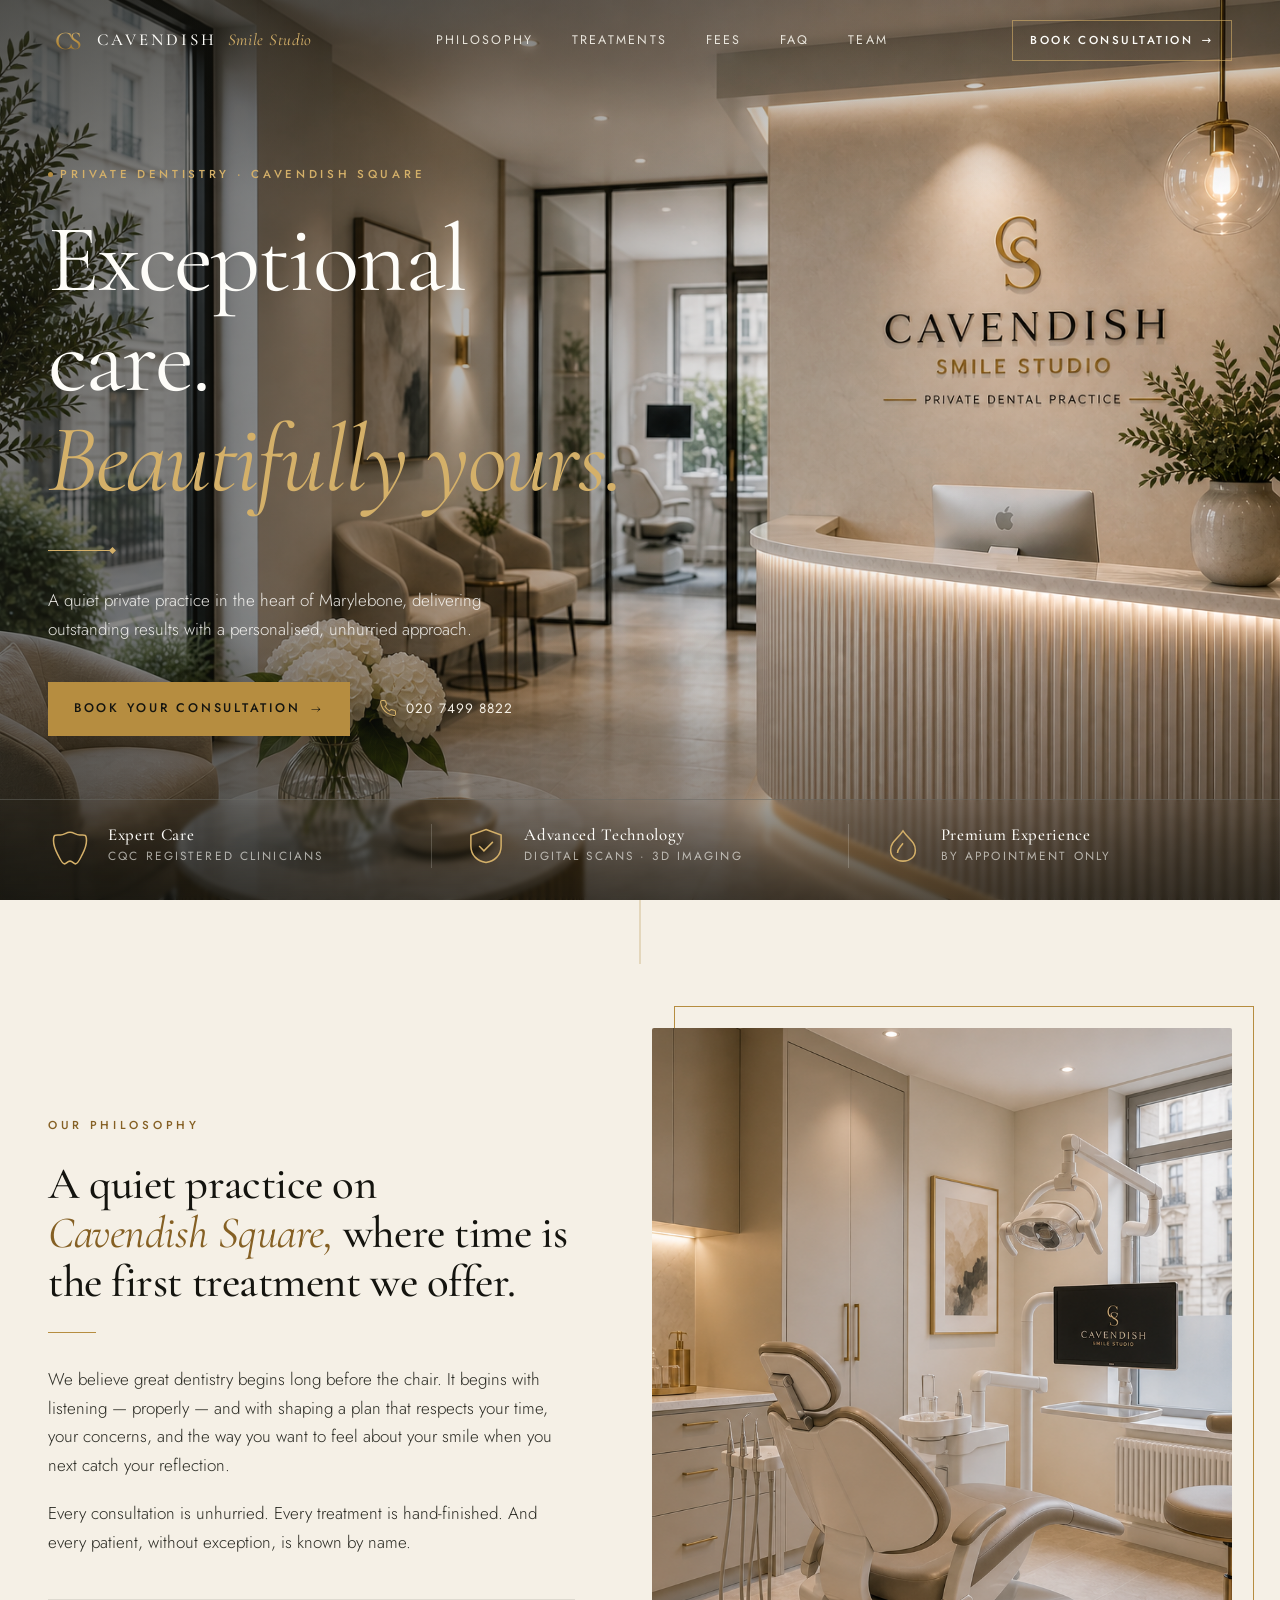
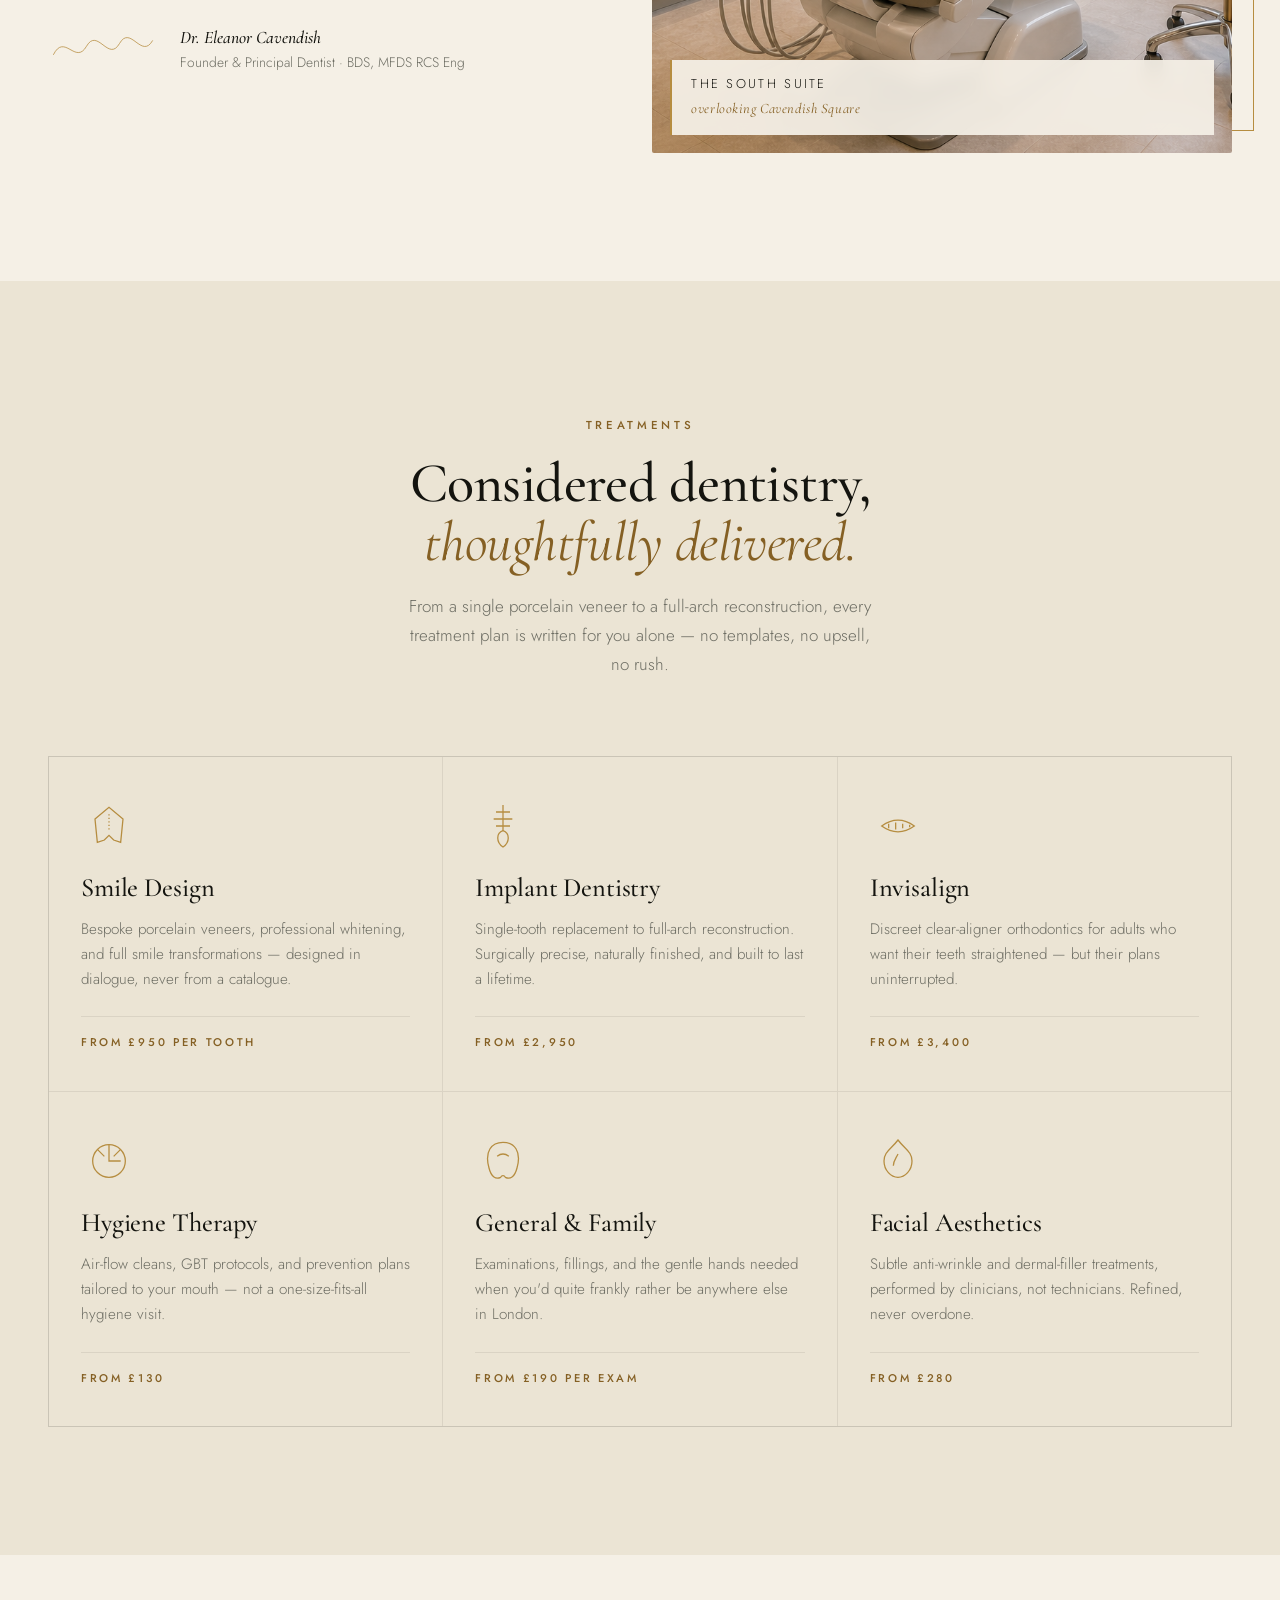
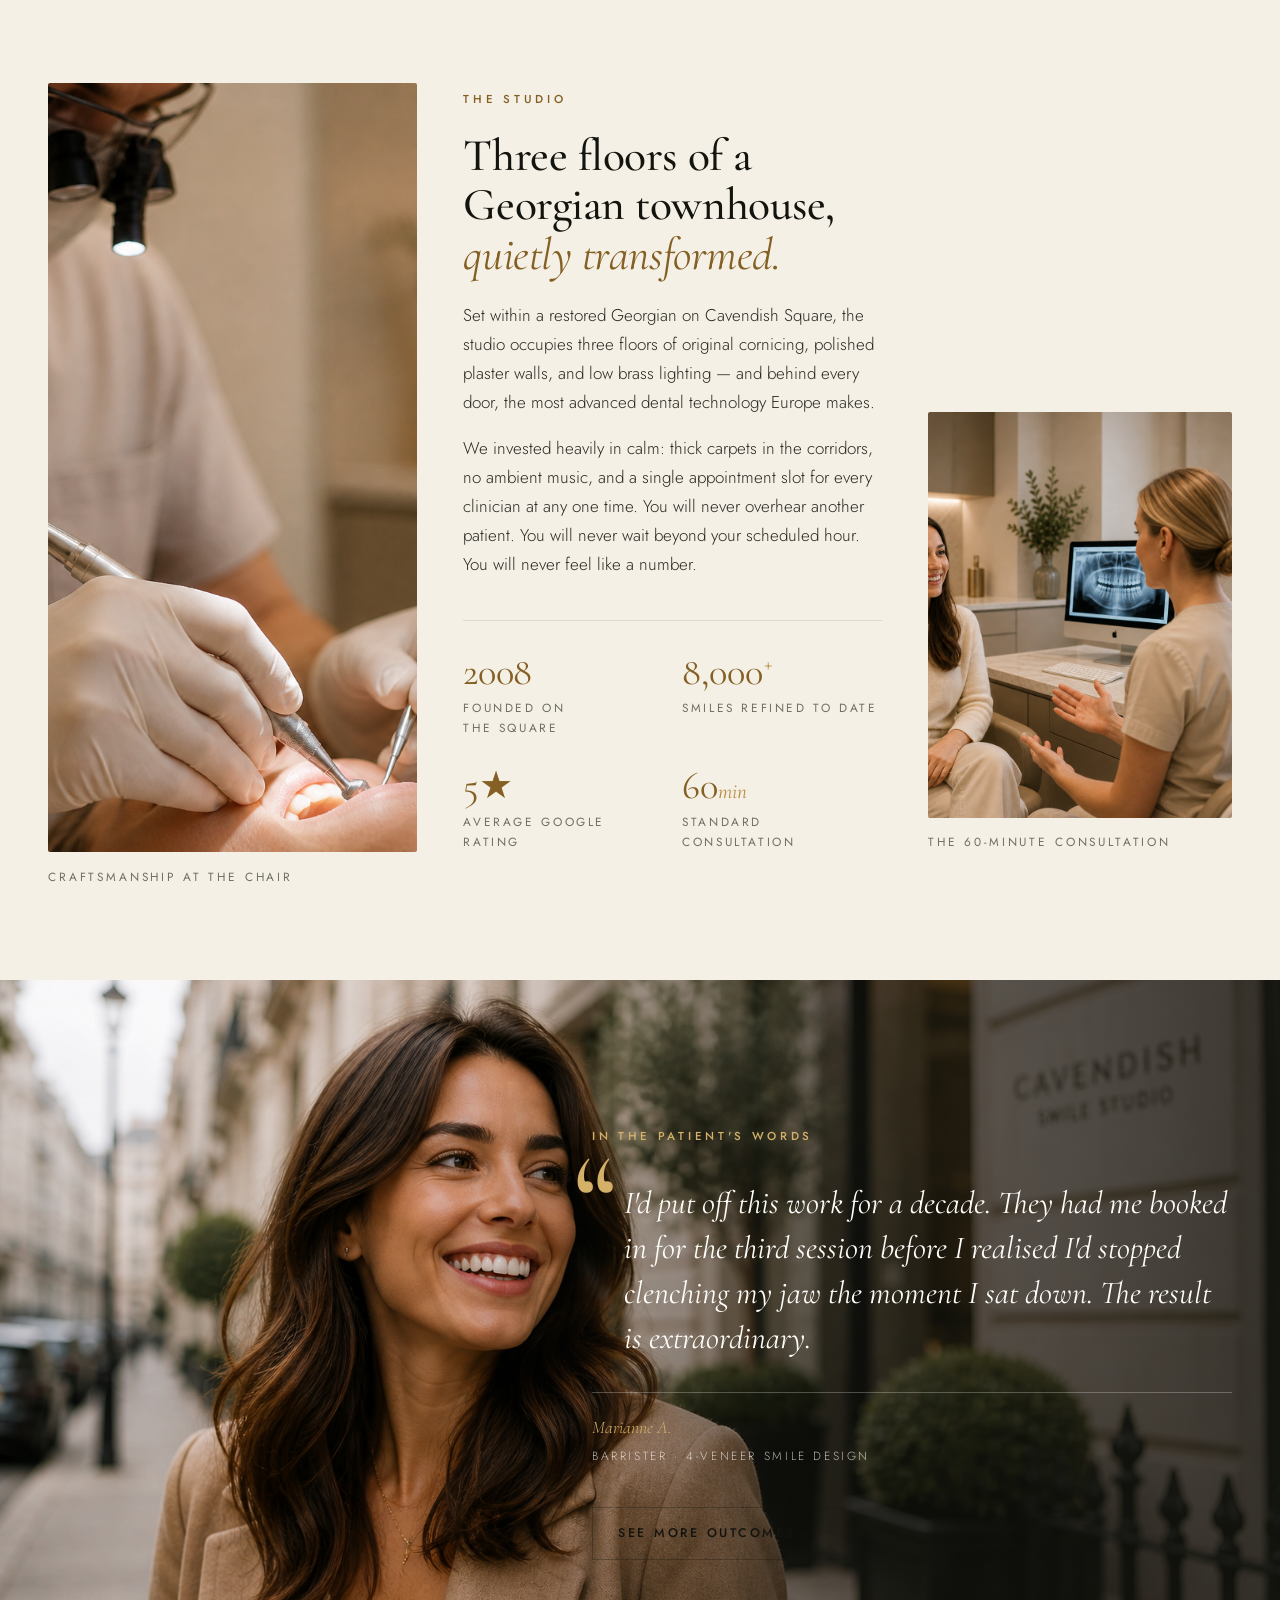
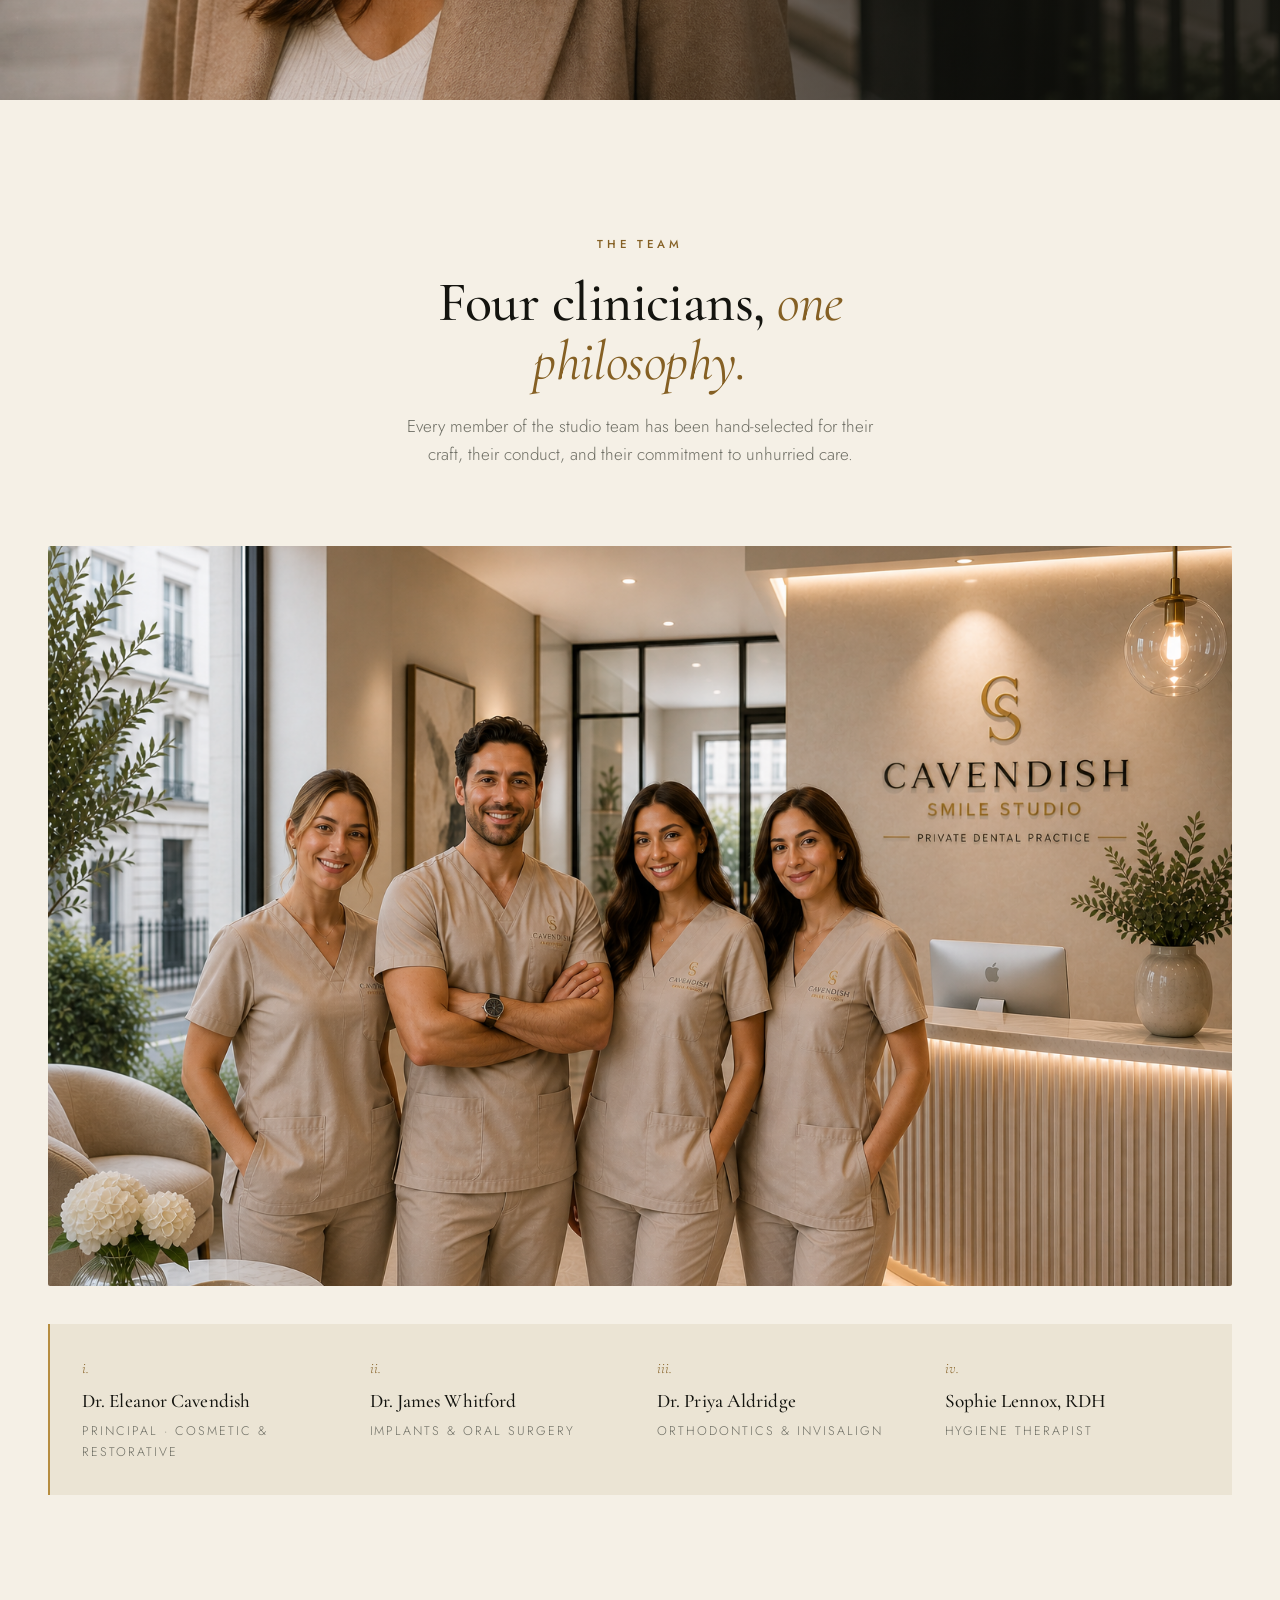
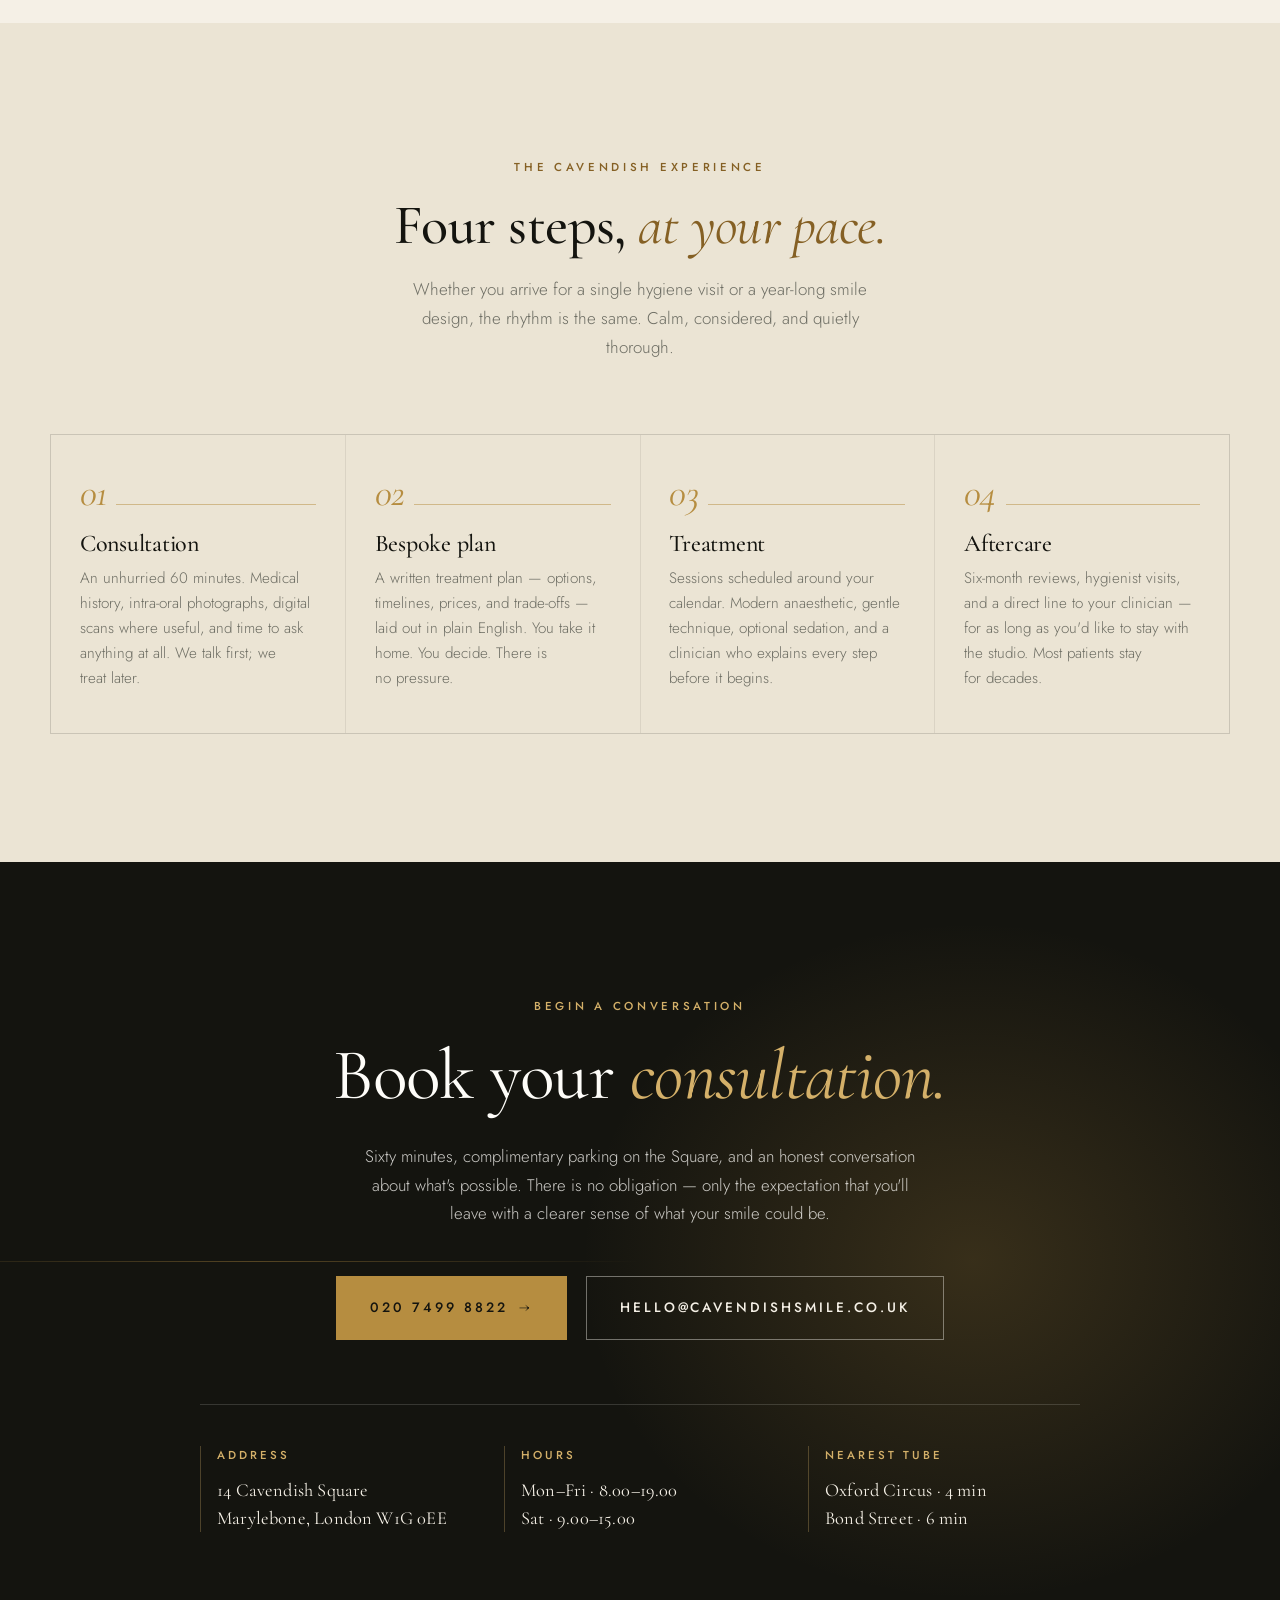
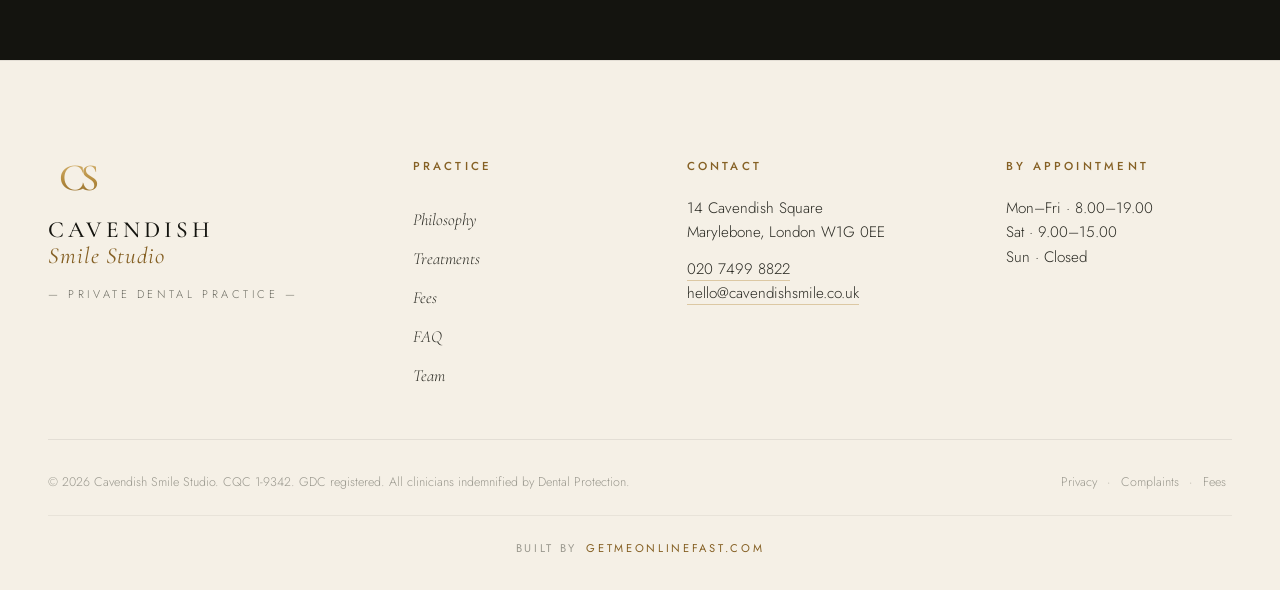
==== index.html @ 248b8d6e "Initial deploy: Cavendish Smile Studio site (index + faq + fees + clean URL redirects)" ====
<!DOCTYPE html>
<html lang="en-GB">
<head>
<meta charset="UTF-8" />
<meta name="viewport" content="width=device-width, initial-scale=1.0" />
<title>Cavendish Smile Studio — Private Dentistry, Marylebone</title>
<meta name="description" content="A quiet private dental practice on Cavendish Square. Considered cosmetic, restorative and general dentistry, delivered with unhurried care." />
<link rel="preconnect" href="https://fonts.googleapis.com">
<link rel="preconnect" href="https://fonts.gstatic.com" crossorigin>
<link href="https://fonts.googleapis.com/css2?family=Cormorant+Garamond:ital,wght@0,300;0,400;0,500;0,600;0,700;1,400;1,500;1,600&family=Jost:wght@300;400;500;600&display=swap" rel="stylesheet">
<link rel="stylesheet" href="styles.css">
</head>
<body>

<!-- ─────────── HEADER ─────────── -->
<header class="site-header" id="siteHeader">
  <a href="#top" class="brand" aria-label="Cavendish Smile Studio home">
    <svg class="brand-mark" viewBox="0 0 64 48" aria-hidden="true">
      <defs>
        <linearGradient id="g-mark" x1="0" y1="0" x2="0" y2="1">
          <stop offset="0%" stop-color="#e0c181"/>
          <stop offset="55%" stop-color="#b68d40"/>
          <stop offset="100%" stop-color="#856024"/>
        </linearGradient>
      </defs>
      <text x="32" y="38" text-anchor="middle"
            font-family="'Cormorant Garamond', serif"
            font-size="44" font-weight="500"
            fill="url(#g-mark)" letter-spacing="-6">CS</text>
    </svg>
    <span class="brand-word">Cavendish <em>Smile Studio</em></span>
  </a>

  <nav class="site-nav" aria-label="Primary">
    <a href="#philosophy">Philosophy</a>
    <a href="#treatments">Treatments</a>
    <a href="/fees">Fees</a>
    <a href="/faq">FAQ</a>
    <a href="#team">Team</a>
  </nav>

  <a href="#booking" class="header-cta">
    <span>Book Consultation</span>
    <span class="arrow" aria-hidden="true">→</span>
  </a>

  <button class="nav-toggle" aria-label="Open menu" aria-expanded="false" id="navToggle">
    <span></span><span></span><span></span>
  </button>
</header>

<!-- ─────────── HERO ─────────── -->
<section class="hero" id="top">
  <div class="hero-frame">
    <img src="images/hero2.png" alt="The Cavendish Smile Studio reception, Marylebone" class="hero-image" />
    <div class="hero-vignette" aria-hidden="true"></div>
  </div>

  <div class="hero-inner">
    <div class="hero-content">
      <span class="eyebrow">
        <span class="dot"></span>
        Private Dentistry · Cavendish Square
      </span>
      <h1 class="hero-title">
        Exceptional care.<br>
        <em>Beautifully yours.</em>
      </h1>
      <div class="hero-rule"><span></span></div>
      <p class="hero-lede">
        A quiet private practice in the heart of Marylebone, delivering outstanding results with a personalised, unhurried&nbsp;approach.
      </p>
      <div class="hero-actions">
        <a href="#booking" class="btn btn-primary">
          <span>Book Your Consultation</span>
          <span class="arrow" aria-hidden="true">→</span>
        </a>
        <a href="tel:+442074998822" class="btn-tel">
          <span class="btn-tel-icon" aria-hidden="true">
            <svg viewBox="0 0 24 24" fill="none" stroke="currentColor" stroke-width="1.4"><path d="M22 16.92v3a2 2 0 0 1-2.18 2 19.86 19.86 0 0 1-8.63-3.07 19.5 19.5 0 0 1-6-6A19.86 19.86 0 0 1 2.12 4.18 2 2 0 0 1 4.11 2h3a2 2 0 0 1 2 1.72 12.84 12.84 0 0 0 .7 2.81 2 2 0 0 1-.45 2.11L8.09 9.91a16 16 0 0 0 6 6l1.27-1.27a2 2 0 0 1 2.11-.45 12.84 12.84 0 0 0 2.81.7A2 2 0 0 1 22 16.92z"/></svg>
          </span>
          <span>020&nbsp;7499&nbsp;8822</span>
        </a>
      </div>
    </div>
  </div>

  <div class="hero-trust" aria-label="Practice values">
    <div class="trust-pillar">
      <span class="trust-icon" aria-hidden="true">
        <svg viewBox="0 0 32 32" fill="none" stroke="currentColor" stroke-width="1.1">
          <path d="M16 6c-3 0-4 2-7 2-3 0-5-1-5 4 0 5 2 8 4 12 1.5 3 2.5 5 4 5 1.5 0 2-2 4-2s2.5 2 4 2 2.5-2 4-5c2-4 4-7 4-12 0-5-2-4-5-4-3 0-4-2-7-2z"/>
        </svg>
      </span>
      <div>
        <span class="trust-label">Expert Care</span>
        <span class="trust-sub">CQC registered clinicians</span>
      </div>
    </div>
    <div class="trust-divider" aria-hidden="true"></div>
    <div class="trust-pillar">
      <span class="trust-icon" aria-hidden="true">
        <svg viewBox="0 0 32 32" fill="none" stroke="currentColor" stroke-width="1.1">
          <path d="M16 4l11 4v8c0 7-5 11-11 12-6-1-11-5-11-12V8l11-4z"/>
          <path d="M11 16l3.5 3.5L21 13"/>
        </svg>
      </span>
      <div>
        <span class="trust-label">Advanced Technology</span>
        <span class="trust-sub">Digital scans · 3D imaging</span>
      </div>
    </div>
    <div class="trust-divider" aria-hidden="true"></div>
    <div class="trust-pillar">
      <span class="trust-icon" aria-hidden="true">
        <svg viewBox="0 0 32 32" fill="none" stroke="currentColor" stroke-width="1.1">
          <path d="M16 5C12 11 7 13 7 19c0 5 4 8 9 8s9-3 9-8c0-6-5-8-9-14z"/>
          <path d="M16 14c-2 3-4 4-4 7"/>
        </svg>
      </span>
      <div>
        <span class="trust-label">Premium Experience</span>
        <span class="trust-sub">By appointment only</span>
      </div>
    </div>
  </div>
</section>

<!-- ─────────── PHILOSOPHY ─────────── -->
<section class="philosophy" id="philosophy">
  <div class="philosophy-grid">
    <div class="philosophy-text">
      <span class="eyebrow">Our Philosophy</span>
      <h2>
        A quiet practice on <em>Cavendish&nbsp;Square,</em>
        where time is the first treatment we&nbsp;offer.
      </h2>
      <div class="rule-mini" aria-hidden="true"></div>
      <p>
        We believe great dentistry begins long before the chair. It begins with listening — properly — and with shaping a plan that respects your time, your concerns, and the way you want to feel about your smile when you next catch your reflection.
      </p>
      <p>
        Every consultation is unhurried. Every treatment is hand-finished. And every patient, without exception, is known by name.
      </p>
      <div class="signature">
        <svg viewBox="0 0 200 80" aria-hidden="true">
          <path d="M10 50 C 30 10, 50 70, 70 35 S 110 65, 130 30 S 170 60, 190 25"
                fill="none" stroke="#b68d40" stroke-width="1.4" stroke-linecap="round"/>
        </svg>
        <p><strong>Dr. Eleanor Cavendish</strong><br>Founder &amp; Principal Dentist · BDS, MFDS RCS&nbsp;Eng</p>
      </div>
    </div>

    <figure class="philosophy-figure">
      <img src="images/Treatment-Room.png" alt="A treatment room at Cavendish Smile Studio with natural light overlooking Marylebone." />
      <figcaption>
        <span>The South Suite</span>
        <em>overlooking Cavendish Square</em>
      </figcaption>
    </figure>
  </div>
</section>

<!-- ─────────── TREATMENTS ─────────── -->
<section class="treatments" id="treatments">
  <header class="section-head">
    <span class="eyebrow">Treatments</span>
    <h2>
      Considered dentistry,<br>
      <em>thoughtfully delivered.</em>
    </h2>
    <p>From a single porcelain veneer to a full-arch reconstruction, every treatment plan is written for you alone — no templates, no upsell, no rush.</p>
  </header>

  <ul class="treatments-grid">
    <li class="treatment">
      <div class="treatment-glyph" aria-hidden="true">
        <svg viewBox="0 0 48 48" fill="none" stroke="currentColor" stroke-width="1.1">
          <path d="M12 18 L24 8 L36 18 L34 38 L28 36 L24 32 L20 36 L14 38 Z"/>
          <path d="M24 14 L24 28" stroke-dasharray="1 2"/>
        </svg>
      </div>
      <h3>Smile Design</h3>
      <p>Bespoke porcelain veneers, professional whitening, and full smile transformations — designed in dialogue, never from a&nbsp;catalogue.</p>
      <span class="treatment-meta">From £950 per tooth</span>
    </li>

    <li class="treatment">
      <div class="treatment-glyph" aria-hidden="true">
        <svg viewBox="0 0 48 48" fill="none" stroke="currentColor" stroke-width="1.1">
          <path d="M24 6 L24 28"/>
          <path d="M18 12 L30 12 M16 18 L32 18 M18 24 L30 24"/>
          <path d="M24 28 C 18 30, 18 38, 24 42 C 30 38, 30 30, 24 28 Z"/>
        </svg>
      </div>
      <h3>Implant Dentistry</h3>
      <p>Single-tooth replacement to full-arch reconstruction. Surgically precise, naturally finished, and built to last a&nbsp;lifetime.</p>
      <span class="treatment-meta">From £2,950</span>
    </li>

    <li class="treatment">
      <div class="treatment-glyph" aria-hidden="true">
        <svg viewBox="0 0 48 48" fill="none" stroke="currentColor" stroke-width="1.1">
          <path d="M10 24 Q 24 14, 38 24 Q 24 34, 10 24 Z"/>
          <path d="M16 22 L16 26 M22 21 L22 27 M28 22 L28 26 M34 23 L34 25"/>
        </svg>
      </div>
      <h3>Invisalign</h3>
      <p>Discreet clear-aligner orthodontics for adults who want their teeth straightened — but their plans uninterrupted.</p>
      <span class="treatment-meta">From £3,400</span>
    </li>

    <li class="treatment">
      <div class="treatment-glyph" aria-hidden="true">
        <svg viewBox="0 0 48 48" fill="none" stroke="currentColor" stroke-width="1.1">
          <circle cx="24" cy="24" r="14"/>
          <path d="M24 10 L24 24 L34 24"/>
          <path d="M14 14 L20 20 M34 14 L28 20"/>
        </svg>
      </div>
      <h3>Hygiene Therapy</h3>
      <p>Air-flow cleans, GBT protocols, and prevention plans tailored to your mouth — not a one-size-fits-all hygiene visit.</p>
      <span class="treatment-meta">From £130</span>
    </li>

    <li class="treatment">
      <div class="treatment-glyph" aria-hidden="true">
        <svg viewBox="0 0 48 48" fill="none" stroke="currentColor" stroke-width="1.1">
          <path d="M24 8 C 14 8, 8 16, 12 30 C 14 38, 18 40, 22 38 C 23 36, 25 36, 26 38 C 30 40, 34 38, 36 30 C 40 16, 34 8, 24 8 Z"/>
          <path d="M19 20 Q 24 16, 29 20"/>
        </svg>
      </div>
      <h3>General &amp; Family</h3>
      <p>Examinations, fillings, and the gentle hands needed when you'd quite frankly rather be anywhere else in&nbsp;London.</p>
      <span class="treatment-meta">From £190 per exam</span>
    </li>

    <li class="treatment">
      <div class="treatment-glyph" aria-hidden="true">
        <svg viewBox="0 0 48 48" fill="none" stroke="currentColor" stroke-width="1.1">
          <path d="M24 6 C 18 14, 12 16, 12 24 C 12 32, 18 38, 24 38 C 30 38, 36 32, 36 24 C 36 16, 30 14, 24 6 Z"/>
          <path d="M24 18 C 22 22, 20 24, 20 28"/>
        </svg>
      </div>
      <h3>Facial Aesthetics</h3>
      <p>Subtle anti-wrinkle and dermal-filler treatments, performed by clinicians, not technicians. Refined, never&nbsp;overdone.</p>
      <span class="treatment-meta">From £280</span>
    </li>
  </ul>
</section>

<!-- ─────────── STUDIO ─────────── -->
<section class="studio" id="studio">
  <div class="studio-grid">
    <figure class="studio-figure studio-figure--craft">
      <img src="images/Craftsmanship.png" alt="A clinician working with surgical loupes — close attention, fine detail." />
      <figcaption>Craftsmanship at the chair</figcaption>
    </figure>

    <div class="studio-text">
      <span class="eyebrow">The Studio</span>
      <h2>
        Three floors of a Georgian townhouse,<br>
        <em>quietly transformed.</em>
      </h2>
      <p>
        Set within a restored Georgian on Cavendish Square, the studio occupies three floors of original cornicing, polished plaster walls, and low brass lighting — and behind every door, the most advanced dental technology Europe makes.
      </p>
      <p>
        We invested heavily in calm: thick carpets in the corridors, no ambient music, and a single appointment slot for every clinician at any one time. You will never overhear another patient. You will never wait beyond your scheduled hour. You will never feel like a&nbsp;number.
      </p>

      <ul class="studio-stats">
        <li>
          <span class="stat-value">2008</span>
          <span class="stat-label">Founded on the&nbsp;Square</span>
        </li>
        <li>
          <span class="stat-value">8,000<span class="plus">+</span></span>
          <span class="stat-label">Smiles refined to&nbsp;date</span>
        </li>
        <li>
          <span class="stat-value">5★</span>
          <span class="stat-label">Average Google rating</span>
        </li>
        <li>
          <span class="stat-value">60<span class="unit">min</span></span>
          <span class="stat-label">Standard consultation</span>
        </li>
      </ul>
    </div>

    <figure class="studio-figure studio-figure--talk">
      <img src="images/Consultation.png" alt="A patient and clinician in conversation, reviewing a digital scan." />
      <figcaption>The 60-minute consultation</figcaption>
    </figure>
  </div>
</section>

<!-- ─────────── OUTCOMES ─────────── -->
<section class="outcomes">
  <div class="outcomes-frame">
    <img src="images/Smile-Lifestyle-Outcome.png" alt="A patient on Cavendish Square, after treatment with the studio." />
    <div class="outcomes-veil" aria-hidden="true"></div>
  </div>

  <div class="outcomes-inner">
    <span class="eyebrow eyebrow--light">In the Patient's Words</span>
    <blockquote class="testimonial">
      <p>
        <span class="quote-mark" aria-hidden="true">&ldquo;</span>
        I'd put off this work for a decade. They had me booked in for the third session before I realised I'd stopped clenching my jaw the moment I sat down. The result is&nbsp;extraordinary.
      </p>
      <footer>
        <span class="cite-name">Marianne A.</span>
        <span class="cite-role">Barrister · 4-veneer smile design</span>
      </footer>
    </blockquote>
    <a href="#booking" class="btn btn-ghost">
      <span>See more outcomes</span>
      <span class="arrow" aria-hidden="true">→</span>
    </a>
  </div>
</section>

<!-- ─────────── TEAM ─────────── -->
<section class="team" id="team">
  <header class="section-head section-head--centred">
    <span class="eyebrow">The Team</span>
    <h2>
      Four clinicians, <em>one philosophy.</em>
    </h2>
    <p>Every member of the studio team has been hand-selected for their craft, their conduct, and their commitment to unhurried care.</p>
  </header>

  <figure class="team-figure">
    <img src="images/team.png" alt="The Cavendish Smile Studio clinical team, on the practice floor." />
    <figcaption class="team-caption">
      <ol class="team-roster">
        <li>
          <span class="roster-num">i.</span>
          <strong>Dr. Eleanor Cavendish</strong>
          <span>Principal · Cosmetic &amp; Restorative</span>
        </li>
        <li>
          <span class="roster-num">ii.</span>
          <strong>Dr. James Whitford</strong>
          <span>Implants &amp; Oral Surgery</span>
        </li>
        <li>
          <span class="roster-num">iii.</span>
          <strong>Dr. Priya Aldridge</strong>
          <span>Orthodontics &amp; Invisalign</span>
        </li>
        <li>
          <span class="roster-num">iv.</span>
          <strong>Sophie Lennox, RDH</strong>
          <span>Hygiene Therapist</span>
        </li>
      </ol>
    </figcaption>
  </figure>
</section>

<!-- ─────────── EXPERIENCE ─────────── -->
<section class="experience" id="experience">
  <header class="section-head">
    <span class="eyebrow">The Cavendish Experience</span>
    <h2>
      Four steps, <em>at your pace.</em>
    </h2>
    <p>Whether you arrive for a single hygiene visit or a year-long smile design, the rhythm is the same. Calm, considered, and quietly thorough.</p>
  </header>

  <ol class="experience-steps">
    <li>
      <div class="step-number"><span>01</span></div>
      <div class="step-body">
        <h3>Consultation</h3>
        <p>An unhurried 60 minutes. Medical history, intra-oral photographs, digital scans where useful, and time to ask anything at all. We talk first; we treat&nbsp;later.</p>
      </div>
    </li>
    <li>
      <div class="step-number"><span>02</span></div>
      <div class="step-body">
        <h3>Bespoke plan</h3>
        <p>A written treatment plan — options, timelines, prices, and trade-offs — laid out in plain English. You take it home. You decide. There is no&nbsp;pressure.</p>
      </div>
    </li>
    <li>
      <div class="step-number"><span>03</span></div>
      <div class="step-body">
        <h3>Treatment</h3>
        <p>Sessions scheduled around your calendar. Modern anaesthetic, gentle technique, optional sedation, and a clinician who explains every step before&nbsp;it&nbsp;begins.</p>
      </div>
    </li>
    <li>
      <div class="step-number"><span>04</span></div>
      <div class="step-body">
        <h3>Aftercare</h3>
        <p>Six-month reviews, hygienist visits, and a direct line to your clinician — for as long as you'd like to stay with the studio. Most patients stay for&nbsp;decades.</p>
      </div>
    </li>
  </ol>
</section>

<!-- ─────────── BOOKING ─────────── -->
<section class="booking" id="booking">
  <div class="booking-inner">
    <span class="eyebrow eyebrow--light">Begin a Conversation</span>
    <h2>
      Book your <em>consultation.</em>
    </h2>
    <p class="booking-lede">
      Sixty minutes, complimentary parking on the Square, and an honest conversation about what's possible. There is no obligation — only the expectation that you'll leave with a clearer sense of what your smile could&nbsp;be.
    </p>

    <div class="booking-actions">
      <a href="tel:+442074998822" class="btn btn-primary btn-large">
        <span>020&nbsp;7499&nbsp;8822</span>
        <span class="arrow" aria-hidden="true">→</span>
      </a>
      <a href="mailto:hello@cavendishsmile.co.uk" class="btn btn-ghost btn-ghost--light btn-large">
        <span>hello@cavendishsmile.co.uk</span>
      </a>
    </div>

    <dl class="booking-meta">
      <div>
        <dt>Address</dt>
        <dd>14 Cavendish&nbsp;Square<br>Marylebone, London W1G&nbsp;0EE</dd>
      </div>
      <div>
        <dt>Hours</dt>
        <dd>Mon–Fri · 8.00–19.00<br>Sat · 9.00–15.00</dd>
      </div>
      <div>
        <dt>Nearest tube</dt>
        <dd>Oxford Circus · 4 min<br>Bond Street · 6 min</dd>
      </div>
    </dl>
  </div>
</section>

<!-- ─────────── FOOTER ─────────── -->
<footer class="site-footer">
  <div class="footer-grid">
    <div class="footer-brand">
      <svg class="brand-mark brand-mark--lg" viewBox="0 0 64 48" aria-hidden="true">
        <defs>
          <linearGradient id="g-mark-foot" x1="0" y1="0" x2="0" y2="1">
            <stop offset="0%" stop-color="#e0c181"/>
            <stop offset="55%" stop-color="#b68d40"/>
            <stop offset="100%" stop-color="#856024"/>
          </linearGradient>
        </defs>
        <text x="32" y="38" text-anchor="middle"
              font-family="'Cormorant Garamond', serif"
              font-size="44" font-weight="500"
              fill="url(#g-mark-foot)" letter-spacing="-6">CS</text>
      </svg>
      <p class="footer-wordmark">Cavendish<br><em>Smile&nbsp;Studio</em></p>
      <p class="footer-tag">— Private Dental Practice —</p>
    </div>

    <nav class="footer-nav" aria-label="Footer">
      <span class="footer-h">Practice</span>
      <a href="#philosophy">Philosophy</a>
      <a href="#treatments">Treatments</a>
      <a href="/fees">Fees</a>
      <a href="/faq">FAQ</a>
      <a href="#team">Team</a>
    </nav>

    <div class="footer-contact">
      <span class="footer-h">Contact</span>
      <p>14 Cavendish Square<br>Marylebone, London W1G&nbsp;0EE</p>
      <p><a href="tel:+442074998822">020 7499 8822</a><br>
         <a href="mailto:hello@cavendishsmile.co.uk">hello@cavendishsmile.co.uk</a></p>
    </div>

    <div class="footer-hours">
      <span class="footer-h">By Appointment</span>
      <p>Mon–Fri · 8.00–19.00<br>Sat · 9.00–15.00<br>Sun · Closed</p>
    </div>
  </div>

  <div class="footer-foot">
    <p>© 2026 Cavendish Smile Studio. CQC&nbsp;1-9342. GDC registered. All clinicians indemnified by Dental&nbsp;Protection.</p>
    <p><a href="#">Privacy</a> · <a href="#">Complaints</a> · <a href="/fees">Fees</a></p>
  </div>
  <div class="footer-credit">
    <p>Built by <a href="https://getmeonlinefast.com" target="_blank" rel="noopener">getmeonlinefast.com</a></p>
  </div>
</footer>

<script src="script.js" defer></script>
</body>
</html>
---- styles.css ----
/* ════════════════════════════════════════════
   CAVENDISH SMILE STUDIO
   Editorial luxury — Marylebone private dental
   ════════════════════════════════════════════ */

:root {
  /* Colour ----------------------------------- */
  --ink:        #14140f;   /* warm near-black  */
  --ink-soft:   #2a2a23;
  --ink-muted:  #6e6e64;
  --ink-faint:  #9a988e;

  --cream:      #f5f0e6;   /* primary bg       */
  --bone:       #ebe4d4;   /* secondary bg     */
  --sand:       #ddd4c0;
  --sage:       #92907e;
  --moss:       #494e3f;

  --gold:       #b68d40;   /* primary accent   */
  --gold-light: #d4b069;
  --gold-deep:  #856024;
  --gold-soft:  rgba(182,141,64,0.18);

  --white:      #fefdf9;

  /* Type ------------------------------------- */
  --serif: 'Cormorant Garamond', 'Cormorant', 'Garamond', 'Times New Roman', serif;
  --sans:  'Jost', 'Helvetica Neue', system-ui, sans-serif;

  /* Spacing ---------------------------------- */
  --gutter: clamp(1.25rem, 4vw, 3rem);
  --section: clamp(5rem, 10vw, 9rem);

  /* Misc ------------------------------------- */
  --radius: 2px;
  --ease: cubic-bezier(0.22, 1, 0.36, 1);
}

/* ── Reset ─────────────────────────────────── */
*, *::before, *::after { box-sizing: border-box; }
* { margin: 0; padding: 0; }
html { scroll-behavior: smooth; }
body {
  font-family: var(--sans);
  font-weight: 300;
  font-size: 17px;
  line-height: 1.7;
  color: var(--ink-soft);
  background: var(--cream);
  -webkit-font-smoothing: antialiased;
  -moz-osx-font-smoothing: grayscale;
  overflow-x: hidden;
}
img { max-width: 100%; display: block; }
a { color: inherit; text-decoration: none; }
button { font: inherit; background: none; border: none; cursor: pointer; color: inherit; }
ul, ol { list-style: none; }

::selection { background: var(--gold); color: var(--cream); }

/* ── Typography Defaults ───────────────────── */
h1, h2, h3, h4 {
  font-family: var(--serif);
  font-weight: 500;
  color: var(--ink);
  line-height: 1.05;
  letter-spacing: -0.01em;
}
h1 em, h2 em, h3 em {
  font-style: italic;
  font-weight: 400;
  color: var(--gold-deep);
}

.eyebrow {
  display: inline-flex;
  align-items: center;
  gap: 0.65em;
  font-family: var(--sans);
  font-size: 0.72rem;
  font-weight: 500;
  text-transform: uppercase;
  letter-spacing: 0.32em;
  color: var(--gold-deep);
}
.eyebrow .dot {
  width: 5px; height: 5px;
  border-radius: 50%;
  background: var(--gold);
}
.eyebrow--light { color: var(--gold-light); }

.rule-mini {
  width: 48px;
  height: 1px;
  background: var(--gold);
  margin: 1.5rem 0 2rem;
}

/* ════════════════════════════════════════════
   HEADER
   ════════════════════════════════════════════ */
.site-header {
  position: fixed;
  top: 0; left: 0; right: 0;
  z-index: 50;
  display: grid;
  grid-template-columns: auto 1fr auto;
  align-items: center;
  gap: 2rem;
  padding: 1.25rem var(--gutter);
  transition: background 0.5s var(--ease), padding 0.4s var(--ease), box-shadow 0.4s var(--ease);
}
.site-header.is-scrolled {
  background: rgba(245, 240, 230, 0.92);
  backdrop-filter: blur(14px) saturate(110%);
  -webkit-backdrop-filter: blur(14px) saturate(110%);
  padding-top: 0.85rem;
  padding-bottom: 0.85rem;
  box-shadow: 0 1px 0 rgba(20, 20, 15, 0.06);
}

.brand {
  display: inline-flex;
  align-items: center;
  gap: 0.7rem;
  color: var(--white);
  transition: color 0.4s var(--ease);
}
.is-scrolled .brand { color: var(--ink); }

.brand-mark {
  width: 38px; height: 28px;
  display: block;
}

.brand-word {
  font-family: var(--serif);
  font-size: 1.05rem;
  letter-spacing: 0.18em;
  text-transform: uppercase;
  font-weight: 500;
  line-height: 1;
}
.brand-word em {
  font-style: italic;
  text-transform: none;
  font-weight: 400;
  letter-spacing: 0.04em;
  color: var(--gold-light);
  margin-left: 0.2em;
}
.is-scrolled .brand-word em { color: var(--gold-deep); }

.site-nav {
  justify-self: center;
  display: flex;
  gap: 2.4rem;
}
.site-nav a {
  font-size: 0.78rem;
  font-weight: 400;
  letter-spacing: 0.18em;
  text-transform: uppercase;
  color: rgba(255, 253, 245, 0.85);
  position: relative;
  padding: 0.4rem 0;
  transition: color 0.3s var(--ease);
}
.is-scrolled .site-nav a { color: var(--ink-soft); }
.site-nav a::after {
  content: "";
  position: absolute;
  left: 0; bottom: 0;
  width: 0; height: 1px;
  background: var(--gold);
  transition: width 0.4s var(--ease);
}
.site-nav a:hover { color: var(--gold-light); }
.is-scrolled .site-nav a:hover { color: var(--gold-deep); }
.site-nav a:hover::after { width: 100%; }

.header-cta {
  display: inline-flex;
  align-items: center;
  gap: 0.7em;
  padding: 0.85em 1.5em;
  border: 1px solid rgba(212, 176, 105, 0.6);
  font-size: 0.72rem;
  font-weight: 500;
  letter-spacing: 0.22em;
  text-transform: uppercase;
  color: var(--white);
  transition: all 0.4s var(--ease);
  background: transparent;
}
.header-cta:hover {
  background: var(--gold);
  border-color: var(--gold);
  color: var(--ink);
}
.is-scrolled .header-cta { color: var(--gold-deep); border-color: var(--gold); }
.is-scrolled .header-cta:hover { color: var(--cream); }
.header-cta .arrow {
  transition: transform 0.4s var(--ease);
}
.header-cta:hover .arrow { transform: translateX(3px); }

.nav-toggle {
  display: none;
  flex-direction: column;
  gap: 5px;
  padding: 8px;
}
.nav-toggle span {
  display: block;
  width: 24px;
  height: 1px;
  background: var(--white);
  transition: all 0.3s var(--ease);
}
.is-scrolled .nav-toggle span { background: var(--ink); }

/* ════════════════════════════════════════════
   HERO
   ════════════════════════════════════════════ */
.hero {
  position: relative;
  min-height: 100vh;
  min-height: 100svh;
  display: grid;
  grid-template-rows: 1fr auto;
  overflow: hidden;
  isolation: isolate;
}

.hero-frame {
  position: absolute;
  inset: 0;
  z-index: -1;
}
.hero-image {
  width: 100%; height: 100%;
  object-fit: cover;
  object-position: center;
  filter: saturate(1.02) contrast(1.02);
}
.hero-vignette {
  position: absolute;
  inset: 0;
  background:
    linear-gradient(105deg,
      rgba(20, 20, 15, 0.62) 0%,
      rgba(20, 20, 15, 0.42) 28%,
      rgba(20, 20, 15, 0.10) 55%,
      rgba(20, 20, 15, 0.00) 78%),
    linear-gradient(180deg,
      rgba(20, 20, 15, 0.32) 0%,
      rgba(20, 20, 15, 0.00) 22%,
      rgba(20, 20, 15, 0.00) 70%,
      rgba(20, 20, 15, 0.55) 100%);
}

.hero-inner {
  display: flex;
  align-items: center;
  padding: clamp(7rem, 14vh, 10rem) var(--gutter) 2rem;
  position: relative;
  z-index: 2;
}

.hero-content {
  max-width: 36rem;
  color: var(--cream);
  animation: heroRise 1.2s var(--ease) both;
}
@keyframes heroRise {
  0% { opacity: 0; transform: translateY(28px); }
  100% { opacity: 1; transform: translateY(0); }
}

.hero-content .eyebrow {
  color: var(--gold-light);
  margin-bottom: 1.6rem;
}

.hero-title {
  font-size: clamp(3rem, 7.5vw, 6rem);
  line-height: 1.04;
  letter-spacing: -0.02em;
  font-weight: 400;
  color: var(--white);
  margin-bottom: 0;
  padding-bottom: 0.05em;
}
.hero-title em {
  color: var(--gold-light);
  font-weight: 400;
}

.hero-rule {
  margin: 2.2rem 0;
  display: flex;
  align-items: center;
}
.hero-rule span {
  display: block;
  width: 64px;
  height: 1px;
  background: var(--gold-light);
  position: relative;
}
.hero-rule span::after {
  content: "";
  position: absolute;
  right: -3px; top: -2px;
  width: 5px; height: 5px;
  background: var(--gold-light);
  transform: rotate(45deg);
}

.hero-lede {
  font-size: 1.0625rem;
  line-height: 1.7;
  color: rgba(254, 253, 249, 0.88);
  max-width: 28rem;
  font-weight: 300;
  margin-bottom: 2.4rem;
}

.hero-actions {
  display: flex;
  flex-wrap: wrap;
  align-items: center;
  gap: 1.6rem;
}

.btn {
  display: inline-flex;
  align-items: center;
  gap: 0.85em;
  padding: 1.05em 2em;
  font-size: 0.78rem;
  font-weight: 500;
  letter-spacing: 0.22em;
  text-transform: uppercase;
  border: 1px solid var(--gold);
  background: transparent;
  color: var(--gold-light);
  transition: all 0.45s var(--ease);
  cursor: pointer;
  position: relative;
  overflow: hidden;
}
.btn .arrow {
  transition: transform 0.4s var(--ease);
  font-family: var(--serif);
  font-size: 1.2em;
  font-weight: 300;
}
.btn:hover .arrow { transform: translateX(4px); }

.btn-primary {
  background: var(--gold);
  color: var(--ink);
  border-color: var(--gold);
}
.btn-primary:hover {
  background: var(--gold-light);
  border-color: var(--gold-light);
}

.btn-ghost {
  background: transparent;
  border-color: rgba(20, 20, 15, 0.3);
  color: var(--ink);
}
.btn-ghost:hover {
  border-color: var(--gold);
  color: var(--gold-deep);
}
.btn-ghost--light {
  border-color: rgba(255, 253, 245, 0.4);
  color: var(--cream);
}
.btn-ghost--light:hover {
  border-color: var(--gold-light);
  color: var(--gold-light);
}

.btn-large {
  padding: 1.25em 2.4em;
  font-size: 0.85rem;
}

.btn-tel {
  display: inline-flex;
  align-items: center;
  gap: 0.7em;
  font-size: 0.85rem;
  letter-spacing: 0.08em;
  font-weight: 400;
  color: var(--cream);
  padding: 0.5em 0.25em;
  border-bottom: 1px solid transparent;
  transition: border-color 0.3s var(--ease), color 0.3s var(--ease);
}
.btn-tel:hover {
  border-color: var(--gold-light);
  color: var(--gold-light);
}
.btn-tel-icon {
  display: inline-flex;
  width: 18px; height: 18px;
  color: var(--gold-light);
}
.btn-tel-icon svg { width: 100%; height: 100%; }

/* Trust pillars */
.hero-trust {
  position: relative;
  z-index: 2;
  display: flex;
  flex-wrap: wrap;
  align-items: stretch;
  gap: 2rem;
  padding: 1.5rem var(--gutter) 2rem;
  border-top: 1px solid rgba(254, 253, 249, 0.18);
  background: linear-gradient(180deg, rgba(20,20,15,0) 0%, rgba(20,20,15,0.4) 100%);
  backdrop-filter: blur(2px);
}
.trust-pillar {
  display: flex;
  align-items: center;
  gap: 1rem;
  color: var(--cream);
  flex: 1 1 220px;
}
.trust-icon {
  width: 44px; height: 44px;
  display: inline-flex;
  align-items: center;
  justify-content: center;
  color: var(--gold-light);
  flex-shrink: 0;
}
.trust-icon svg { width: 100%; height: 100%; }
.trust-label {
  display: block;
  font-family: var(--serif);
  font-size: 1.05rem;
  font-weight: 500;
  letter-spacing: 0.04em;
  color: var(--white);
  line-height: 1.1;
  margin-bottom: 2px;
}
.trust-sub {
  display: block;
  font-size: 0.74rem;
  letter-spacing: 0.18em;
  text-transform: uppercase;
  color: rgba(254, 253, 249, 0.62);
  font-weight: 400;
}
.trust-divider {
  width: 1px;
  background: rgba(254, 253, 249, 0.18);
  align-self: stretch;
}

/* ════════════════════════════════════════════
   SECTION HEADERS (shared)
   ════════════════════════════════════════════ */
.section-head {
  max-width: 32rem;
  margin-bottom: clamp(3rem, 6vw, 5rem);
}
.section-head--centred {
  margin-left: auto;
  margin-right: auto;
  text-align: center;
}
.section-head--centred .eyebrow { justify-content: center; }
.section-head h2 {
  font-size: clamp(2rem, 4.4vw, 3.5rem);
  margin: 1rem 0 1.3rem;
}
.section-head p {
  color: var(--ink-muted);
  font-size: 1.0625rem;
  max-width: 30rem;
}
.section-head--centred p { margin: 0 auto; }

/* ════════════════════════════════════════════
   PHILOSOPHY
   ════════════════════════════════════════════ */
.philosophy {
  padding: var(--section) var(--gutter);
  background: var(--cream);
  position: relative;
}
.philosophy::before {
  content: "";
  position: absolute;
  top: 0; left: 50%;
  transform: translateX(-50%);
  width: 1px; height: 64px;
  background: var(--gold);
  opacity: 0.5;
}
.philosophy-grid {
  max-width: 1280px;
  margin: 0 auto;
  display: grid;
  grid-template-columns: 1fr 1.1fr;
  gap: clamp(2.5rem, 6vw, 6rem);
  align-items: center;
}
.philosophy-text h2 {
  font-size: clamp(1.85rem, 3.5vw, 2.85rem);
  margin: 1.4rem 0 0;
  line-height: 1.1;
}
.philosophy-text p {
  margin-top: 1.2rem;
  color: var(--ink-soft);
  font-size: 1.0625rem;
  max-width: 32rem;
}

.signature {
  margin-top: 2.6rem;
  padding-top: 1.6rem;
  border-top: 1px solid rgba(20, 20, 15, 0.1);
  display: flex;
  align-items: center;
  gap: 1.4rem;
}
.signature svg {
  width: 110px; height: auto;
  flex-shrink: 0;
}
.signature p {
  margin: 0;
  font-size: 0.86rem;
  line-height: 1.5;
  color: var(--ink-muted);
}
.signature strong {
  font-family: var(--serif);
  font-style: italic;
  font-weight: 500;
  color: var(--ink);
  font-size: 1.1rem;
  display: inline;
}

.philosophy-figure {
  position: relative;
}
.philosophy-figure img {
  width: 100%;
  aspect-ratio: 4 / 5;
  object-fit: cover;
  border-radius: var(--radius);
}
.philosophy-figure::before {
  content: "";
  position: absolute;
  top: -22px; right: -22px; bottom: 22px; left: 22px;
  border: 1px solid var(--gold);
  z-index: -1;
}
.philosophy-figure figcaption {
  position: absolute;
  bottom: 18px; left: 18px;
  right: 18px;
  background: rgba(245, 240, 230, 0.94);
  backdrop-filter: blur(8px);
  padding: 0.85rem 1.2rem;
  font-size: 0.8rem;
  letter-spacing: 0.18em;
  text-transform: uppercase;
  color: var(--ink);
  border-left: 2px solid var(--gold);
  display: flex;
  flex-direction: column;
  gap: 0.15em;
}
.philosophy-figure figcaption em {
  font-family: var(--serif);
  font-style: italic;
  font-size: 0.9rem;
  letter-spacing: 0.04em;
  text-transform: none;
  color: var(--gold-deep);
  font-weight: 400;
}

/* ════════════════════════════════════════════
   TREATMENTS
   ════════════════════════════════════════════ */
.treatments {
  padding: var(--section) var(--gutter);
  background: var(--bone);
  position: relative;
}
.treatments .section-head {
  max-width: 38rem;
  text-align: center;
  margin: 0 auto clamp(3rem, 6vw, 5rem);
}
.treatments .section-head .eyebrow { justify-content: center; }
.treatments .section-head p { margin: 0 auto; }

.treatments-grid {
  max-width: 1240px;
  margin: 0 auto;
  display: grid;
  grid-template-columns: repeat(3, 1fr);
  gap: 1px;
  background: rgba(20, 20, 15, 0.08);
  border: 1px solid rgba(20, 20, 15, 0.08);
}
.treatment {
  padding: 2.6rem 2rem 2.4rem;
  background: var(--bone);
  display: flex;
  flex-direction: column;
  gap: 0.9rem;
  transition: background 0.5s var(--ease);
  position: relative;
  cursor: default;
}
.treatment:hover {
  background: var(--cream);
}
.treatment-glyph {
  width: 56px; height: 56px;
  color: var(--gold);
  margin-bottom: 0.4rem;
  transition: transform 0.6s var(--ease), color 0.4s var(--ease);
}
.treatment:hover .treatment-glyph {
  transform: translateY(-3px) rotate(-3deg);
  color: var(--gold-deep);
}
.treatment-glyph svg { width: 100%; height: 100%; }

.treatment h3 {
  font-size: 1.65rem;
  font-weight: 500;
  letter-spacing: -0.005em;
}
.treatment p {
  color: var(--ink-muted);
  font-size: 0.95rem;
  line-height: 1.65;
  flex-grow: 1;
}
.treatment-meta {
  font-family: var(--sans);
  font-size: 0.7rem;
  letter-spacing: 0.24em;
  text-transform: uppercase;
  color: var(--gold-deep);
  font-weight: 500;
  padding-top: 1rem;
  border-top: 1px solid rgba(20, 20, 15, 0.08);
  margin-top: 0.6rem;
}

/* ════════════════════════════════════════════
   STUDIO
   ════════════════════════════════════════════ */
.studio {
  padding: var(--section) var(--gutter);
  background: var(--cream);
}
.studio-grid {
  max-width: 1280px;
  margin: 0 auto;
  display: grid;
  grid-template-columns: 0.85fr 1fr 0.7fr;
  grid-template-rows: auto auto;
  gap: clamp(1.5rem, 3vw, 2.5rem);
  align-items: start;
}

.studio-figure {
  position: relative;
}
.studio-figure img {
  width: 100%;
  object-fit: cover;
  border-radius: var(--radius);
}
.studio-figure--craft {
  grid-column: 1;
  grid-row: 1 / span 2;
  align-self: stretch;
}
.studio-figure--craft img {
  height: 100%;
  min-height: 420px;
  aspect-ratio: 3 / 4;
}
.studio-figure--talk {
  grid-column: 3;
  grid-row: 2;
  margin-top: -2rem;
}
.studio-figure--talk img {
  aspect-ratio: 3 / 4;
}
.studio-figure figcaption {
  margin-top: 0.9rem;
  font-size: 0.74rem;
  letter-spacing: 0.24em;
  text-transform: uppercase;
  color: var(--ink-muted);
  font-weight: 400;
}

.studio-text {
  grid-column: 2;
  grid-row: 1 / span 2;
  padding: 0 0.5rem;
}
.studio-text h2 {
  font-size: clamp(1.85rem, 3.6vw, 2.85rem);
  margin: 1.2rem 0 1.4rem;
  line-height: 1.08;
}
.studio-text p {
  color: var(--ink-soft);
  margin-bottom: 1.1rem;
  font-size: 1.0625rem;
}

.studio-stats {
  margin-top: 2.6rem;
  padding-top: 2rem;
  border-top: 1px solid rgba(20, 20, 15, 0.1);
  display: grid;
  grid-template-columns: repeat(2, 1fr);
  gap: 1.8rem 1.2rem;
}
.studio-stats li {
  display: flex;
  flex-direction: column;
  gap: 0.4rem;
}
.stat-value {
  font-family: var(--serif);
  font-weight: 400;
  font-size: clamp(2rem, 3vw, 2.6rem);
  line-height: 1;
  color: var(--gold-deep);
  letter-spacing: -0.01em;
}
.stat-value .plus, .stat-value .unit {
  font-size: 0.55em;
  color: var(--gold);
  font-style: italic;
  vertical-align: top;
  margin-left: 0.1em;
}
.stat-value .unit {
  vertical-align: baseline;
  margin-left: 0.05em;
}
.stat-label {
  font-size: 0.74rem;
  letter-spacing: 0.22em;
  text-transform: uppercase;
  color: var(--ink-muted);
  font-weight: 400;
}

/* ════════════════════════════════════════════
   OUTCOMES
   ════════════════════════════════════════════ */
.outcomes {
  position: relative;
  min-height: 80vh;
  display: flex;
  align-items: center;
  overflow: hidden;
  isolation: isolate;
}
.outcomes-frame {
  position: absolute;
  inset: 0;
  z-index: -1;
}
.outcomes-frame img {
  width: 100%; height: 100%;
  object-fit: cover;
  object-position: 30% center;
}
.outcomes-veil {
  position: absolute;
  inset: 0;
  background:
    linear-gradient(95deg,
      rgba(20,20,15,0.0) 0%,
      rgba(20,20,15,0.0) 38%,
      rgba(20,20,15,0.55) 65%,
      rgba(20,20,15,0.78) 100%);
}
.outcomes-inner {
  margin-left: auto;
  width: min(46rem, 100%);
  padding: clamp(5rem, 10vw, 8rem) var(--gutter);
  color: var(--cream);
}
.testimonial {
  margin: 2rem 0 2.5rem;
  position: relative;
}
.testimonial p {
  font-family: var(--serif);
  font-size: clamp(1.5rem, 2.6vw, 2rem);
  line-height: 1.4;
  font-weight: 400;
  font-style: italic;
  color: var(--white);
  position: relative;
  padding-left: 1em;
}
.quote-mark {
  font-family: var(--serif);
  font-style: normal;
  position: absolute;
  left: -0.15em;
  top: -0.35em;
  font-size: 4em;
  color: var(--gold-light);
  line-height: 1;
  font-weight: 500;
}
.testimonial footer {
  margin-top: 2rem;
  padding-top: 1.2rem;
  border-top: 1px solid rgba(254, 253, 249, 0.25);
  display: flex;
  flex-direction: column;
  gap: 0.25rem;
}
.cite-name {
  font-family: var(--serif);
  font-style: italic;
  font-size: 1.1rem;
  color: var(--gold-light);
}
.cite-role {
  font-size: 0.74rem;
  letter-spacing: 0.22em;
  text-transform: uppercase;
  color: rgba(254, 253, 249, 0.7);
}

/* ════════════════════════════════════════════
   TEAM
   ════════════════════════════════════════════ */
.team {
  padding: var(--section) var(--gutter);
  background: var(--cream);
}
.team-figure {
  max-width: 1240px;
  margin: 0 auto;
  position: relative;
}
.team-figure img {
  width: 100%;
  aspect-ratio: 16 / 10;
  object-fit: cover;
  border-radius: var(--radius);
}
.team-caption {
  margin-top: 2.4rem;
  padding: 2rem;
  background: var(--bone);
  border-left: 2px solid var(--gold);
}
.team-roster {
  display: grid;
  grid-template-columns: repeat(4, 1fr);
  gap: 1.5rem 2rem;
}
.team-roster li {
  display: flex;
  flex-direction: column;
  gap: 0.2rem;
}
.roster-num {
  font-family: var(--serif);
  font-style: italic;
  font-size: 0.95rem;
  color: var(--gold-deep);
  margin-bottom: 0.25rem;
}
.team-roster strong {
  font-family: var(--serif);
  font-weight: 500;
  font-size: 1.2rem;
  color: var(--ink);
  letter-spacing: 0.005em;
  display: block;
  line-height: 1.2;
}
.team-roster span:not(.roster-num) {
  font-size: 0.78rem;
  letter-spacing: 0.16em;
  text-transform: uppercase;
  color: var(--ink-muted);
  margin-top: 0.3rem;
}

/* ════════════════════════════════════════════
   EXPERIENCE
   ════════════════════════════════════════════ */
.experience {
  padding: var(--section) var(--gutter);
  background: var(--bone);
  position: relative;
}
.experience .section-head {
  max-width: 36rem;
  margin: 0 auto clamp(3rem, 6vw, 4.5rem);
  text-align: center;
}
.experience .section-head .eyebrow { justify-content: center; }
.experience .section-head p { margin: 0 auto; }

.experience-steps {
  max-width: 1180px;
  margin: 0 auto;
  display: grid;
  grid-template-columns: repeat(4, 1fr);
  gap: 1px;
  background: rgba(20, 20, 15, 0.08);
  border: 1px solid rgba(20, 20, 15, 0.08);
}
.experience-steps li {
  background: var(--bone);
  padding: 2.4rem 1.8rem 2.6rem;
  display: flex;
  flex-direction: column;
  gap: 1.2rem;
  position: relative;
  transition: background 0.4s var(--ease);
}
.experience-steps li:hover { background: var(--cream); }

.step-number {
  display: flex;
  align-items: baseline;
  gap: 0.6em;
}
.step-number span {
  font-family: var(--serif);
  font-style: italic;
  font-weight: 400;
  font-size: 2.4rem;
  color: var(--gold);
  line-height: 1;
  letter-spacing: -0.02em;
}
.step-number::after {
  content: "";
  flex: 1;
  height: 1px;
  background: var(--gold);
  opacity: 0.5;
}
.step-body h3 {
  font-size: 1.5rem;
  margin-bottom: 0.6rem;
}
.step-body p {
  color: var(--ink-muted);
  font-size: 0.95rem;
  line-height: 1.65;
}

/* ════════════════════════════════════════════
   BOOKING
   ════════════════════════════════════════════ */
.booking {
  padding: var(--section) var(--gutter);
  background: var(--ink);
  color: var(--cream);
  position: relative;
  overflow: hidden;
}
.booking::before {
  content: "";
  position: absolute;
  top: 0; right: 0;
  width: 60%; height: 100%;
  background:
    radial-gradient(ellipse at 60% 50%,
      rgba(182, 141, 64, 0.22) 0%,
      rgba(182, 141, 64, 0.0) 60%);
  pointer-events: none;
}
.booking::after {
  content: "";
  position: absolute;
  top: 50%;
  left: -10%;
  width: 60%;
  height: 1px;
  background: linear-gradient(90deg, transparent, rgba(182,141,64,0.4), transparent);
  pointer-events: none;
}

.booking-inner {
  max-width: 880px;
  margin: 0 auto;
  text-align: center;
  position: relative;
  z-index: 2;
}
.booking-inner .eyebrow { justify-content: center; }
.booking-inner h2 {
  font-size: clamp(2.5rem, 6vw, 4.5rem);
  color: var(--white);
  margin: 1.2rem 0 1.8rem;
  font-weight: 400;
  line-height: 1.05;
}
.booking-inner h2 em { color: var(--gold-light); }
.booking-lede {
  max-width: 36rem;
  margin: 0 auto;
  font-size: 1.05rem;
  color: rgba(254, 253, 249, 0.78);
  line-height: 1.7;
}

.booking-actions {
  display: flex;
  flex-wrap: wrap;
  gap: 1.2rem;
  justify-content: center;
  margin-top: 3rem;
}

.booking-meta {
  margin-top: 4rem;
  padding-top: 2.6rem;
  border-top: 1px solid rgba(254, 253, 249, 0.15);
  display: grid;
  grid-template-columns: repeat(3, 1fr);
  gap: 2rem;
  text-align: left;
}
.booking-meta > div {
  padding: 0 1rem;
  border-left: 1px solid rgba(212, 176, 105, 0.3);
}
.booking-meta dt {
  font-size: 0.72rem;
  letter-spacing: 0.26em;
  text-transform: uppercase;
  color: var(--gold-light);
  margin-bottom: 0.7rem;
  font-weight: 500;
}
.booking-meta dd {
  font-family: var(--serif);
  font-size: 1.15rem;
  font-weight: 400;
  color: var(--cream);
  line-height: 1.5;
  letter-spacing: 0.01em;
}

/* ════════════════════════════════════════════
   FOOTER
   ════════════════════════════════════════════ */
.site-footer {
  background: var(--cream);
  color: var(--ink-soft);
  padding: clamp(4rem, 8vw, 6rem) var(--gutter) 2rem;
  border-top: 1px solid rgba(20,20,15,0.08);
}
.footer-grid {
  max-width: 1240px;
  margin: 0 auto;
  display: grid;
  grid-template-columns: 1.4fr 1fr 1.2fr 1fr;
  gap: 3rem;
  padding-bottom: 3rem;
  border-bottom: 1px solid rgba(20,20,15,0.08);
}

.footer-brand {
  display: flex;
  flex-direction: column;
  align-items: flex-start;
  gap: 0.6rem;
}
.brand-mark--lg { width: 56px; height: 42px; }
.footer-wordmark {
  font-family: var(--serif);
  font-size: 1.45rem;
  font-weight: 500;
  letter-spacing: 0.18em;
  text-transform: uppercase;
  line-height: 1.1;
  color: var(--ink);
  margin: 0.6rem 0 0;
}
.footer-wordmark em {
  font-style: italic;
  text-transform: none;
  font-weight: 400;
  letter-spacing: 0.04em;
  color: var(--gold-deep);
}
.footer-tag {
  font-size: 0.7rem;
  letter-spacing: 0.32em;
  text-transform: uppercase;
  color: var(--ink-muted);
  margin-top: 0.4rem;
}

.footer-h {
  display: block;
  font-size: 0.72rem;
  letter-spacing: 0.28em;
  text-transform: uppercase;
  color: var(--gold-deep);
  font-weight: 500;
  margin-bottom: 1.2rem;
}
.footer-nav {
  display: flex;
  flex-direction: column;
  gap: 0.65rem;
}
.footer-nav a {
  font-family: var(--serif);
  font-size: 1.05rem;
  font-style: italic;
  color: var(--ink-soft);
  transition: color 0.3s var(--ease);
}
.footer-nav a:hover { color: var(--gold-deep); }

.footer-contact p, .footer-hours p {
  font-size: 0.95rem;
  line-height: 1.6;
  margin-bottom: 0.75rem;
  color: var(--ink-soft);
}
.footer-contact a {
  border-bottom: 1px solid rgba(182,141,64,0.4);
  transition: border-color 0.3s var(--ease);
}
.footer-contact a:hover { border-color: var(--gold); }

.footer-foot {
  max-width: 1240px;
  margin: 2rem auto 0;
  display: flex;
  flex-wrap: wrap;
  justify-content: space-between;
  gap: 1.2rem;
  font-size: 0.78rem;
  color: var(--ink-faint);
}
.footer-foot a {
  margin-left: 0.4rem;
  margin-right: 0.4rem;
  transition: color 0.3s var(--ease);
}
.footer-foot a:hover { color: var(--gold-deep); }

.footer-credit {
  max-width: 1240px;
  margin: 1.4rem auto 0;
  padding-top: 1.4rem;
  border-top: 1px solid rgba(20, 20, 15, 0.06);
  text-align: center;
}
.footer-credit p {
  font-size: 0.7rem;
  letter-spacing: 0.24em;
  text-transform: uppercase;
  color: var(--ink-faint);
  font-weight: 400;
}
.footer-credit a {
  color: var(--gold-deep);
  border-bottom: 1px solid transparent;
  margin-left: 0.3em;
  transition: border-color 0.3s var(--ease), color 0.3s var(--ease);
}
.footer-credit a:hover {
  color: var(--gold);
  border-bottom-color: var(--gold);
}

/* ════════════════════════════════════════════
   CONTENT PAGES (FAQ, Fees)
   ════════════════════════════════════════════ */
.page-content {
  background: var(--cream);
}
.page-content .site-header,
.site-header.is-static {
  background: rgba(245, 240, 230, 0.94);
  backdrop-filter: blur(14px) saturate(110%);
  -webkit-backdrop-filter: blur(14px) saturate(110%);
  box-shadow: 0 1px 0 rgba(20, 20, 15, 0.06);
}
.page-content .brand,
.site-header.is-static .brand {
  color: var(--ink);
}
.page-content .brand-word em,
.site-header.is-static .brand-word em {
  color: var(--gold-deep);
}
.page-content .site-nav a,
.site-header.is-static .site-nav a {
  color: var(--ink-soft);
}
.page-content .site-nav a:hover,
.site-header.is-static .site-nav a:hover {
  color: var(--gold-deep);
}
.page-content .site-nav a[aria-current="page"],
.site-header.is-static .site-nav a[aria-current="page"] {
  color: var(--gold-deep);
}
.page-content .site-nav a[aria-current="page"]::after,
.site-header.is-static .site-nav a[aria-current="page"]::after {
  width: 100%;
}
.page-content .header-cta,
.site-header.is-static .header-cta {
  color: var(--gold-deep);
  border-color: var(--gold);
}
.page-content .header-cta:hover,
.site-header.is-static .header-cta:hover {
  color: var(--cream);
  background: var(--gold);
}
.page-content .nav-toggle span,
.site-header.is-static .nav-toggle span {
  background: var(--ink);
}

/* ── Page Hero ──────────────────────────── */
.page-hero {
  position: relative;
  padding: clamp(8rem, 16vw, 12rem) var(--gutter) clamp(3rem, 6vw, 5rem);
  text-align: center;
  background: var(--cream);
  overflow: hidden;
}
.page-hero::before {
  content: "";
  position: absolute;
  top: 0; left: 50%;
  transform: translateX(-50%);
  width: clamp(280px, 60vw, 720px);
  height: 380px;
  background:
    radial-gradient(ellipse at center top,
      rgba(182, 141, 64, 0.10) 0%,
      transparent 65%);
  pointer-events: none;
}
.page-hero-inner {
  max-width: 48rem;
  margin: 0 auto;
  position: relative;
}
.page-hero-mark {
  display: block;
  margin: 0 auto 1.4rem;
  font-family: var(--serif);
  font-size: 1rem;
  color: var(--gold);
  letter-spacing: 0.5em;
  padding-left: 0.5em;
}
.page-hero .eyebrow {
  justify-content: center;
}
.page-hero h1 {
  font-family: var(--serif);
  font-weight: 400;
  font-size: clamp(2.4rem, 6vw, 4.4rem);
  line-height: 1.05;
  letter-spacing: -0.015em;
  color: var(--ink);
  margin: 1.2rem 0 1.6rem;
}
.page-hero h1 em {
  font-style: italic;
  color: var(--gold-deep);
  font-weight: 400;
}
.page-hero-lede {
  max-width: 36rem;
  margin: 0 auto;
  font-size: 1.0625rem;
  line-height: 1.7;
  color: var(--ink-soft);
}
.page-hero-lede em {
  font-family: var(--serif);
  font-style: italic;
  color: var(--gold-deep);
  font-size: 1.05em;
}
.page-hero-lede a {
  color: var(--gold-deep);
  border-bottom: 1px solid rgba(182, 141, 64, 0.4);
  transition: border-color 0.3s var(--ease);
}
.page-hero-lede a:hover {
  border-color: var(--gold);
}
.page-hero-rule {
  width: 1px;
  height: 64px;
  background: var(--gold);
  margin: clamp(3rem, 5vw, 4.5rem) auto 0;
  opacity: 0.6;
  position: relative;
}
.page-hero-rule::before {
  content: "";
  position: absolute;
  top: 50%;
  left: 50%;
  width: 6px;
  height: 6px;
  background: var(--gold);
  transform: translate(-50%, -50%) rotate(45deg);
}

/* ════════════════════════════════════════════
   FAQ
   ════════════════════════════════════════════ */
.faq {
  padding: 0 var(--gutter) var(--section);
  background: var(--cream);
}
.faq-inner {
  max-width: 880px;
  margin: 0 auto;
}
.faq-group {
  margin-bottom: clamp(3rem, 6vw, 4.5rem);
}
.faq-group:last-child {
  margin-bottom: 0;
}
.faq-group-head {
  display: flex;
  align-items: baseline;
  gap: 1.2rem;
  padding-bottom: 1.4rem;
  margin-bottom: 1.4rem;
  border-bottom: 1px solid rgba(20, 20, 15, 0.1);
}
.faq-group-num {
  font-family: var(--serif);
  font-style: italic;
  font-size: 1.5rem;
  color: var(--gold);
  font-weight: 400;
  flex-shrink: 0;
}
.faq-group-head h2 {
  font-size: clamp(1.6rem, 3vw, 2.1rem);
  font-weight: 500;
  letter-spacing: -0.005em;
  margin: 0;
}

.faq-list {
  display: flex;
  flex-direction: column;
}
.faq-list li {
  border-bottom: 1px solid rgba(20, 20, 15, 0.08);
}
.faq-list li:last-child {
  border-bottom: none;
}
.faq-list details {
  padding: 0;
}
.faq-list summary {
  list-style: none;
  cursor: pointer;
  padding: 1.4rem 0;
  display: flex;
  align-items: center;
  justify-content: space-between;
  gap: 1.5rem;
  font-family: var(--serif);
  font-size: 1.25rem;
  font-weight: 500;
  color: var(--ink);
  letter-spacing: -0.005em;
  line-height: 1.4;
  transition: color 0.3s var(--ease);
}
.faq-list summary::-webkit-details-marker { display: none; }
.faq-list summary:hover { color: var(--gold-deep); }
.faq-list summary:focus-visible {
  outline: 1px solid var(--gold);
  outline-offset: 4px;
}

.faq-toggle {
  position: relative;
  width: 22px;
  height: 22px;
  flex-shrink: 0;
  border: 1px solid var(--gold);
  border-radius: 50%;
  display: inline-flex;
  align-items: center;
  justify-content: center;
  transition: background 0.3s var(--ease), transform 0.4s var(--ease);
}
.faq-toggle::before,
.faq-toggle::after {
  content: "";
  position: absolute;
  background: var(--gold);
  top: 50%;
  left: 50%;
  transform: translate(-50%, -50%);
  transition: transform 0.4s var(--ease), opacity 0.3s var(--ease);
}
.faq-toggle::before {
  width: 9px;
  height: 1px;
}
.faq-toggle::after {
  width: 1px;
  height: 9px;
}
details[open] .faq-toggle {
  background: var(--gold);
  transform: rotate(180deg);
}
details[open] .faq-toggle::before { background: var(--cream); }
details[open] .faq-toggle::after {
  background: var(--cream);
  transform: translate(-50%, -50%) scaleY(0);
  opacity: 0;
}

.faq-body {
  padding: 0 0 1.7rem;
  max-width: 38rem;
}
.faq-body p {
  font-size: 1rem;
  line-height: 1.75;
  color: var(--ink-soft);
}
.faq-body p + p { margin-top: 0.9rem; }
.faq-body a {
  color: var(--gold-deep);
  border-bottom: 1px solid rgba(182, 141, 64, 0.4);
  transition: border-color 0.3s var(--ease);
}
.faq-body a:hover {
  border-color: var(--gold);
}

details[open] summary {
  color: var(--gold-deep);
}

/* Slide-down animation */
@supports (interpolate-size: allow-keywords) {
  details::details-content {
    block-size: 0;
    transition: block-size 0.45s var(--ease), content-visibility 0.45s allow-discrete;
    overflow: clip;
  }
  details[open]::details-content {
    block-size: auto;
  }
}

/* ════════════════════════════════════════════
   FEES TABLES
   ════════════════════════════════════════════ */
.fees {
  padding: 0 var(--gutter) clamp(3rem, 6vw, 5rem);
  background: var(--cream);
}
.fees-inner {
  max-width: 920px;
  margin: 0 auto;
  display: flex;
  flex-direction: column;
  gap: clamp(3rem, 5vw, 4.5rem);
}

.fees-group {
  background: var(--cream);
}
.fees-group--feature {
  background: var(--bone);
  padding: clamp(2rem, 4vw, 3rem);
  border-left: 2px solid var(--gold);
  margin-left: -1rem;
  margin-right: -1rem;
}

.fees-group-head {
  display: flex;
  align-items: flex-start;
  gap: 1.4rem;
  padding-bottom: 1.6rem;
  margin-bottom: 0.6rem;
  border-bottom: 1px solid rgba(20, 20, 15, 0.1);
}
.fees-group--feature .fees-group-head {
  border-color: rgba(182, 141, 64, 0.3);
}
.fees-group-num {
  font-family: var(--serif);
  font-style: italic;
  font-size: 1.4rem;
  color: var(--gold);
  font-weight: 400;
  line-height: 1.2;
  margin-top: 0.05em;
}
.fees-group-head h2 {
  font-size: clamp(1.55rem, 2.8vw, 2rem);
  font-weight: 500;
  letter-spacing: -0.005em;
  margin: 0 0 0.4rem;
  line-height: 1.15;
}
.fees-group-head p {
  font-size: 0.92rem;
  color: var(--ink-muted);
  font-style: italic;
  font-family: var(--serif);
  font-size: 1.05rem;
  line-height: 1.4;
  margin: 0;
}

.fees-table {
  width: 100%;
  border-collapse: collapse;
}
.fees-table tr {
  border-bottom: 1px solid rgba(20, 20, 15, 0.07);
}
.fees-table tr:last-child {
  border-bottom: none;
}
.fees-table th {
  text-align: left;
  font-weight: 400;
  padding: 1.05rem 1rem 1.05rem 0;
  vertical-align: middle;
  font-family: var(--sans);
  display: flex;
  flex-direction: column;
  gap: 0.2rem;
}
.fee-name {
  font-family: var(--serif);
  font-weight: 500;
  font-size: 1.15rem;
  color: var(--ink);
  letter-spacing: -0.005em;
  line-height: 1.3;
}
.fee-meta {
  font-size: 0.78rem;
  letter-spacing: 0.08em;
  color: var(--ink-muted);
  font-weight: 300;
  text-transform: none;
}
.fees-table td {
  text-align: right;
  padding: 1.05rem 0;
  vertical-align: middle;
  white-space: nowrap;
}
.fee-price {
  font-family: var(--serif);
  font-weight: 500;
  font-size: 1.35rem;
  color: var(--gold-deep);
  letter-spacing: -0.005em;
  display: inline-flex;
  align-items: baseline;
  gap: 0.4em;
}
.fee-price .from {
  font-family: var(--sans);
  font-style: italic;
  font-size: 0.7rem;
  font-weight: 400;
  letter-spacing: 0.18em;
  text-transform: uppercase;
  color: var(--ink-muted);
}
.fee-price--inc {
  font-style: italic;
  font-size: 1.05rem;
  color: var(--gold);
}

/* ════════════════════════════════════════════
   FEE NOTES (3-card insurance / finance)
   ════════════════════════════════════════════ */
.fee-notes {
  padding: var(--section) var(--gutter);
  background: var(--bone);
}
.fee-notes-inner {
  max-width: 1100px;
  margin: 0 auto;
}
.fee-notes-grid {
  display: grid;
  grid-template-columns: repeat(3, 1fr);
  gap: 0;
  margin-top: clamp(2rem, 4vw, 3rem);
  background: rgba(20, 20, 15, 0.08);
  border: 1px solid rgba(20, 20, 15, 0.08);
}
.fee-note {
  padding: 2.4rem 2rem 2.6rem;
  background: var(--bone);
  text-align: center;
  display: flex;
  flex-direction: column;
  align-items: center;
  gap: 0.8rem;
  transition: background 0.4s var(--ease);
  border-right: 1px solid rgba(20, 20, 15, 0.08);
}
.fee-note:last-child { border-right: none; }
.fee-note:hover { background: var(--cream); }
.fee-note-glyph {
  width: 48px;
  height: 48px;
  color: var(--gold);
  margin-bottom: 0.6rem;
}
.fee-note-glyph svg { width: 100%; height: 100%; }
.fee-note h3 {
  font-size: 1.4rem;
  font-weight: 500;
  margin-bottom: 0.4rem;
}
.fee-note p {
  font-size: 0.94rem;
  line-height: 1.65;
  color: var(--ink-muted);
  max-width: 18rem;
  margin: 0 auto;
}

.fee-disclaimer {
  margin-top: clamp(3rem, 5vw, 4rem);
  text-align: center;
  font-size: 0.84rem;
  color: var(--ink-muted);
  line-height: 1.7;
  max-width: 50rem;
  margin-left: auto;
  margin-right: auto;
  padding: 1.2rem 0 0;
  border-top: 1px solid rgba(20, 20, 15, 0.08);
  font-style: italic;
  font-family: var(--serif);
  font-size: 1rem;
}

/* ════════════════════════════════════════════
   SCROLL REVEAL (progressive enhancement)
   ════════════════════════════════════════════ */
.reveal {
  opacity: 0;
  transform: translateY(28px);
  transition: opacity 0.9s var(--ease), transform 0.9s var(--ease);
}
.reveal.is-visible {
  opacity: 1;
  transform: translateY(0);
}

/* ════════════════════════════════════════════
   RESPONSIVE
   ════════════════════════════════════════════ */
@media (max-width: 1100px) {
  .site-nav { gap: 1.6rem; }
  .site-nav a { font-size: 0.72rem; letter-spacing: 0.16em; }
  .studio-grid {
    grid-template-columns: 1fr 1fr;
    grid-template-rows: auto auto auto;
    gap: 2.5rem;
  }
  .studio-figure--craft { grid-column: 1; grid-row: 1; }
  .studio-figure--craft img { aspect-ratio: 4/3; min-height: auto; }
  .studio-text { grid-column: 2; grid-row: 1 / span 2; }
  .studio-figure--talk { grid-column: 1; grid-row: 2; margin-top: 0; }
  .studio-figure--talk img { aspect-ratio: 4/3; }

  .team-roster { grid-template-columns: repeat(2, 1fr); }
}

@media (max-width: 860px) {
  .site-header { grid-template-columns: auto 1fr auto; }
  .site-nav {
    position: fixed;
    top: 0; left: 0; right: 0; bottom: 0;
    background: var(--cream);
    flex-direction: column;
    justify-content: center;
    align-items: center;
    gap: 2rem;
    transform: translateY(-100%);
    transition: transform 0.5s var(--ease);
    z-index: 60;
  }
  .site-nav.is-open { transform: translateY(0); }
  .site-nav a {
    font-family: var(--serif);
    font-style: italic;
    font-size: 1.6rem;
    color: var(--ink);
    letter-spacing: 0.05em;
    text-transform: none;
    font-weight: 400;
  }
  .header-cta { display: none; }
  .nav-toggle { display: inline-flex; z-index: 70; position: relative; }
  .site-header.nav-open .nav-toggle span { background: var(--ink); }
  .site-header.nav-open .nav-toggle span:nth-child(1) { transform: translateY(6px) rotate(45deg); }
  .site-header.nav-open .nav-toggle span:nth-child(2) { opacity: 0; }
  .site-header.nav-open .nav-toggle span:nth-child(3) { transform: translateY(-6px) rotate(-45deg); }

  .brand-word { font-size: 0.85rem; letter-spacing: 0.14em; }
  .brand-word em { display: none; }
  .brand-mark { width: 30px; height: 22px; }

  .hero-trust { gap: 1.2rem; padding: 1.2rem var(--gutter) 1.4rem; }
  .trust-pillar { flex: 1 1 calc(50% - 1rem); gap: 0.8rem; }
  .trust-divider { display: none; }
  .trust-label { font-size: 0.95rem; }
  .trust-sub { font-size: 0.66rem; letter-spacing: 0.14em; }
  .trust-icon { width: 36px; height: 36px; }

  .philosophy-grid {
    grid-template-columns: 1fr;
    gap: 3rem;
  }
  .philosophy-figure { order: -1; }
  .philosophy-figure img { aspect-ratio: 3 / 4; max-height: 60vh; }

  .treatments-grid { grid-template-columns: repeat(2, 1fr); }

  .studio-grid {
    grid-template-columns: 1fr;
    gap: 2rem;
  }
  .studio-figure--craft, .studio-figure--talk, .studio-text {
    grid-column: 1;
    grid-row: auto;
  }
  .studio-figure--craft { grid-row: 2; }
  .studio-text { grid-row: 1; }
  .studio-figure--talk { grid-row: 3; margin-top: 0; }

  .outcomes { min-height: 70vh; }
  .outcomes-frame img { object-position: 25% center; }
  .outcomes-veil {
    background: linear-gradient(180deg,
      rgba(20,20,15,0.2) 0%,
      rgba(20,20,15,0.7) 60%,
      rgba(20,20,15,0.85) 100%);
  }
  .outcomes-inner {
    margin: 0 auto;
    text-align: center;
  }
  .outcomes-inner .eyebrow { justify-content: center; }
  .testimonial p { padding-left: 0.8em; font-size: 1.4rem; }
  .testimonial footer { align-items: center; }

  .experience-steps {
    grid-template-columns: 1fr;
  }
  .experience-steps li { padding: 2rem; }

  .booking-meta {
    grid-template-columns: 1fr;
    gap: 2rem;
    text-align: center;
  }
  .booking-meta > div { border-left: none; border-top: 1px solid rgba(212,176,105,0.3); padding-top: 1.4rem; }
  .booking-meta > div:first-child { border-top: none; padding-top: 0; }

  .footer-grid {
    grid-template-columns: 1fr 1fr;
    gap: 2.5rem;
  }

  .fee-notes-grid {
    grid-template-columns: 1fr;
  }
  .fee-note {
    border-right: none;
    border-bottom: 1px solid rgba(20, 20, 15, 0.08);
  }
  .fee-note:last-child { border-bottom: none; }

  .fees-group--feature {
    margin-left: 0;
    margin-right: 0;
    padding: 1.6rem;
  }

  .fees-table th { padding-right: 0.6rem; }
  .fee-name { font-size: 1.05rem; }
  .fee-price { font-size: 1.2rem; }

  .faq-list summary { font-size: 1.1rem; gap: 1rem; padding: 1.2rem 0; }
}

@media (max-width: 540px) {
  body { font-size: 16px; }
  .hero-content { max-width: none; }
  .hero-title { font-size: clamp(2.25rem, 10.5vw, 3.5rem); line-height: 1.08; }
  .hero-actions { gap: 1rem; flex-direction: column; align-items: flex-start; }
  .btn { width: 100%; justify-content: space-between; }
  .btn-tel { width: auto; }

  .treatments-grid { grid-template-columns: 1fr; }

  .team-roster { grid-template-columns: 1fr; gap: 1.4rem; }

  .signature { flex-direction: column; align-items: flex-start; gap: 0.8rem; }
  .signature svg { width: 90px; }

  .footer-grid { grid-template-columns: 1fr; gap: 2rem; }
  .footer-foot { justify-content: center; text-align: center; flex-direction: column; gap: 0.6rem; }
}

@media (prefers-reduced-motion: reduce) {
  *, *::before, *::after {
    animation-duration: 0.01ms !important;
    animation-iteration-count: 1 !important;
    transition-duration: 0.01ms !important;
  }
}
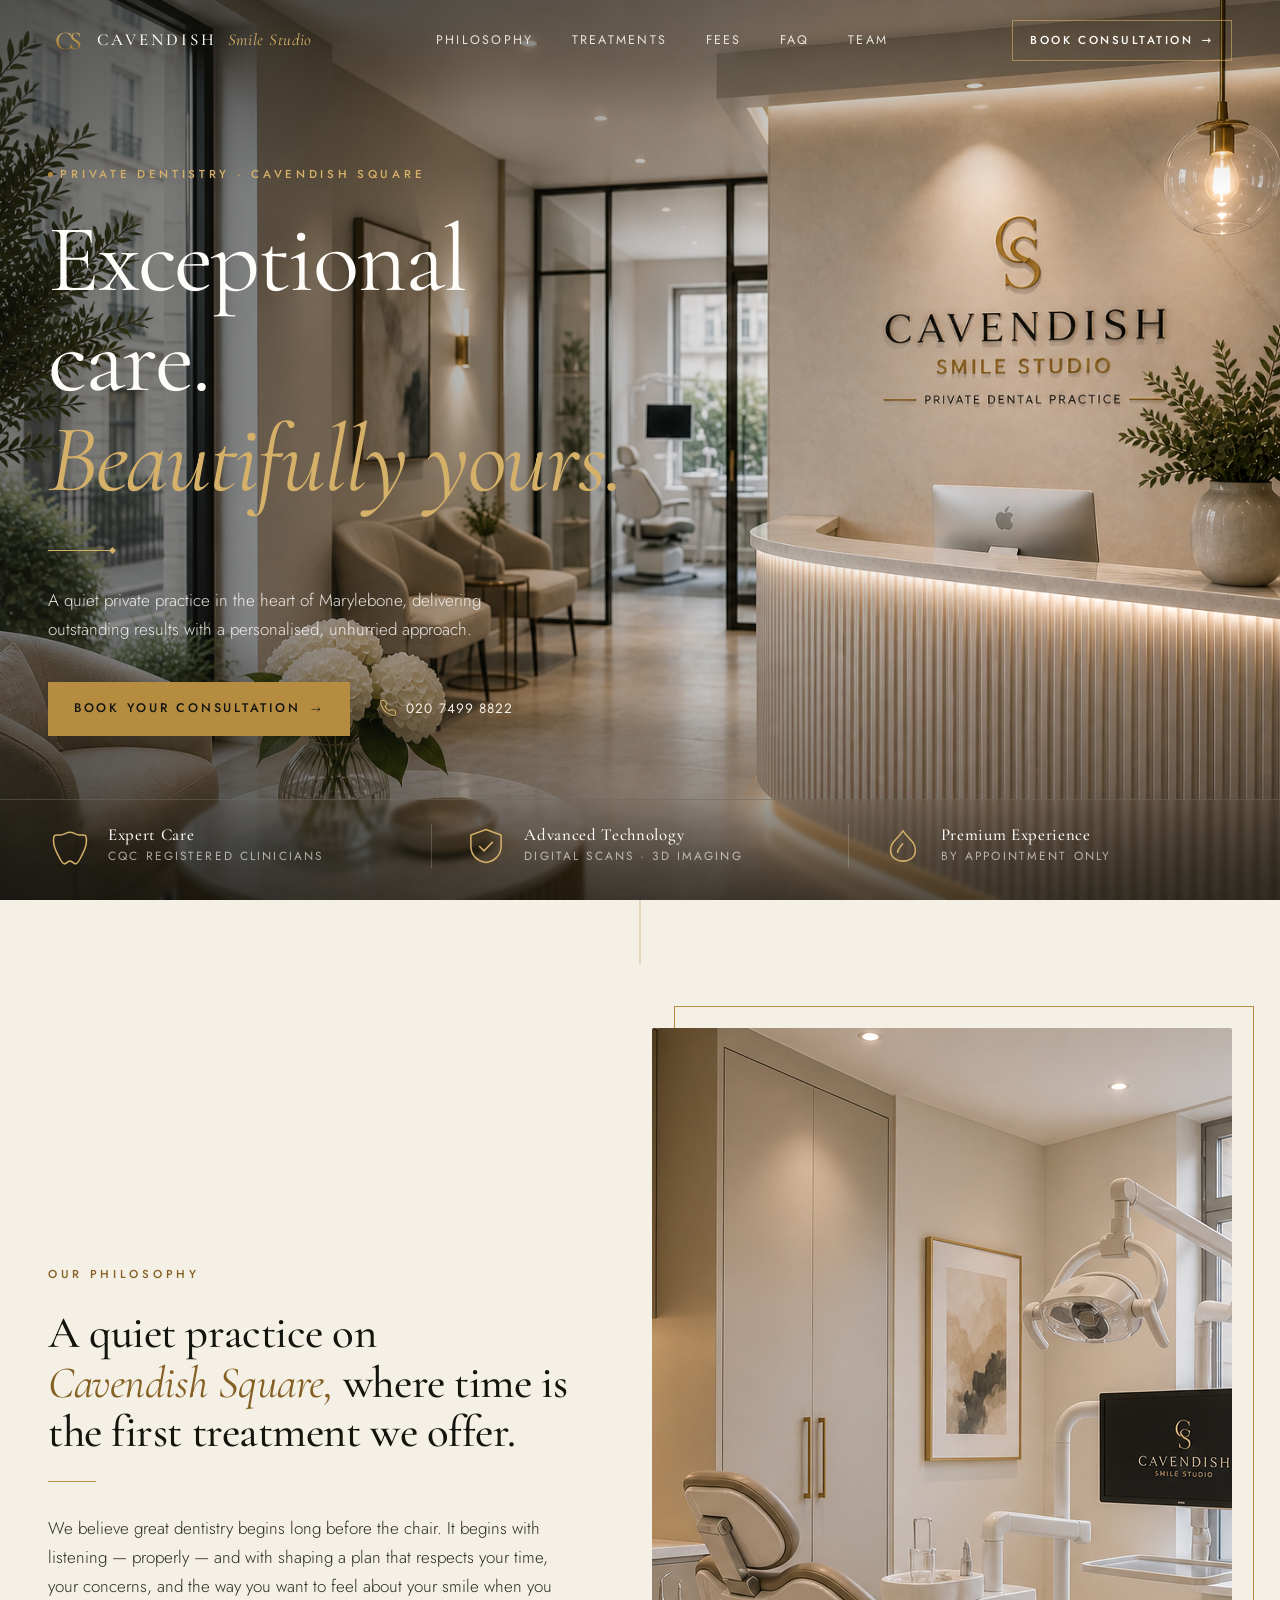
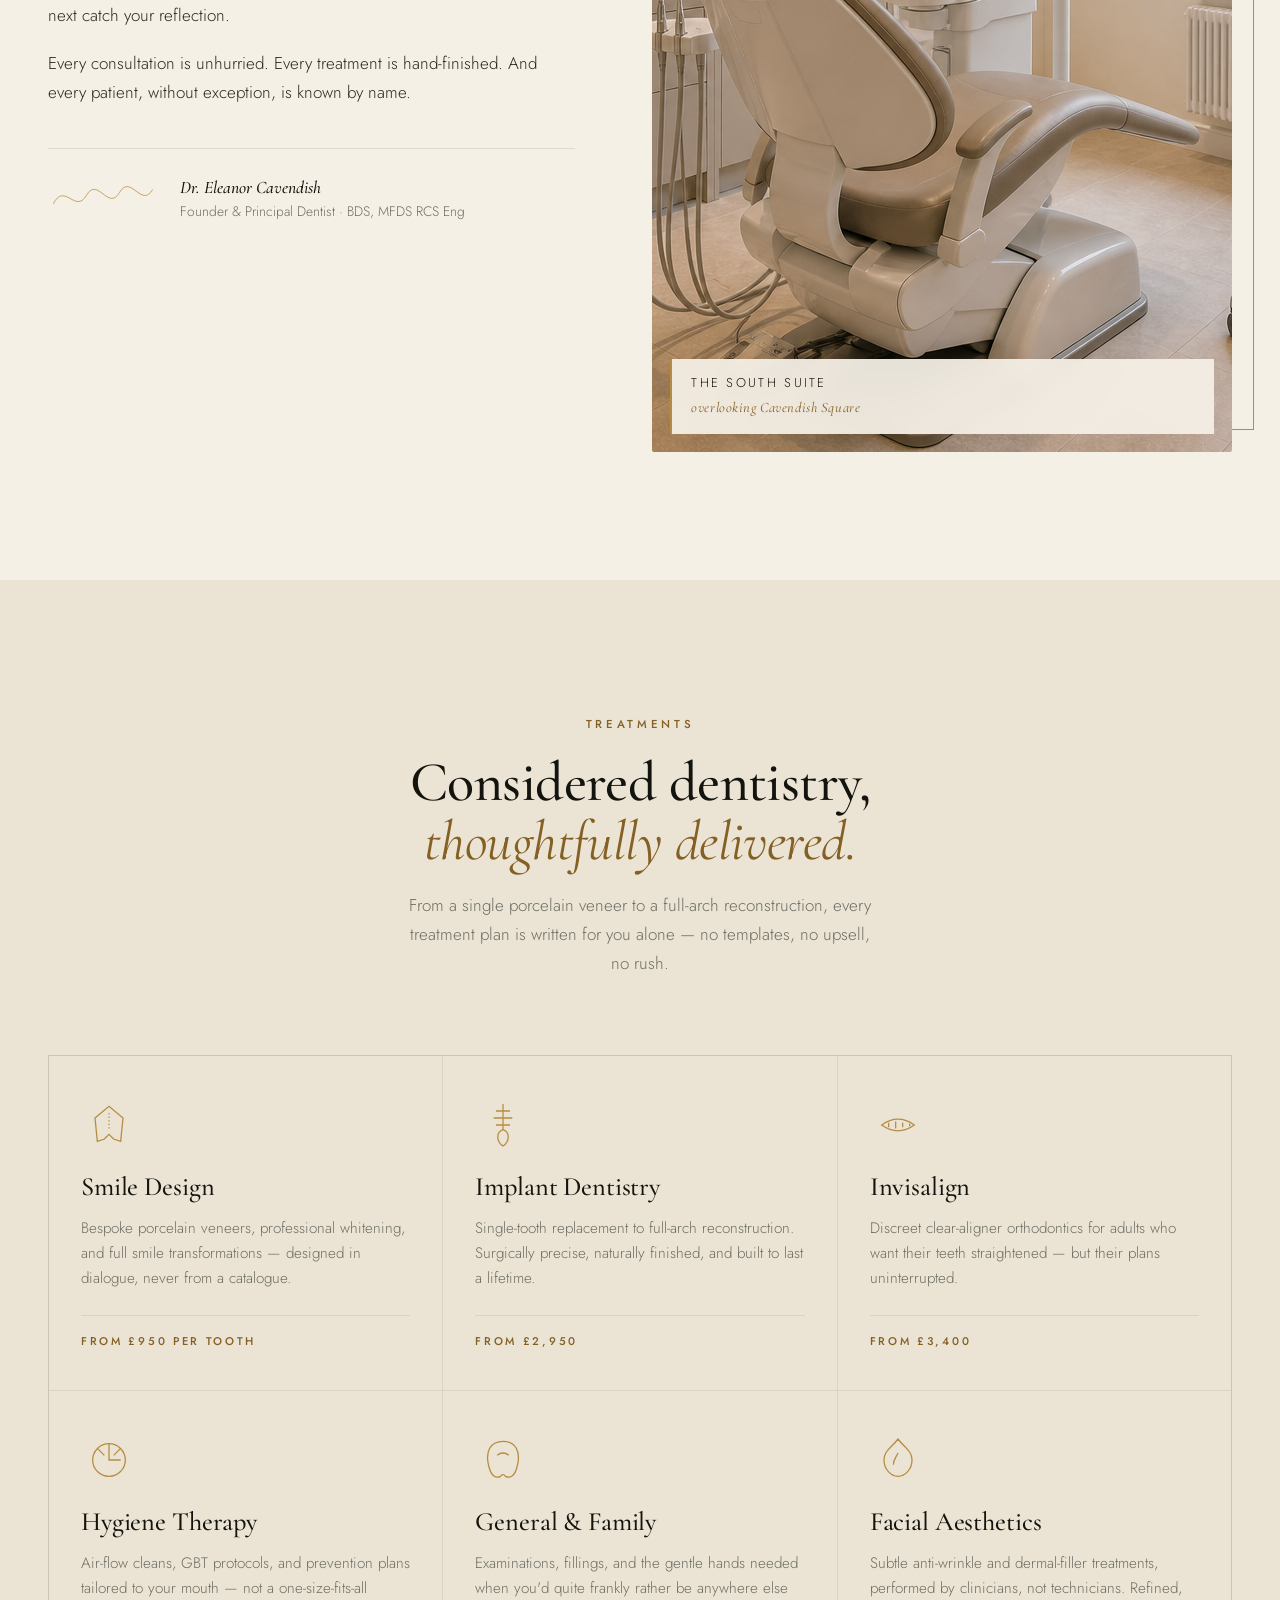
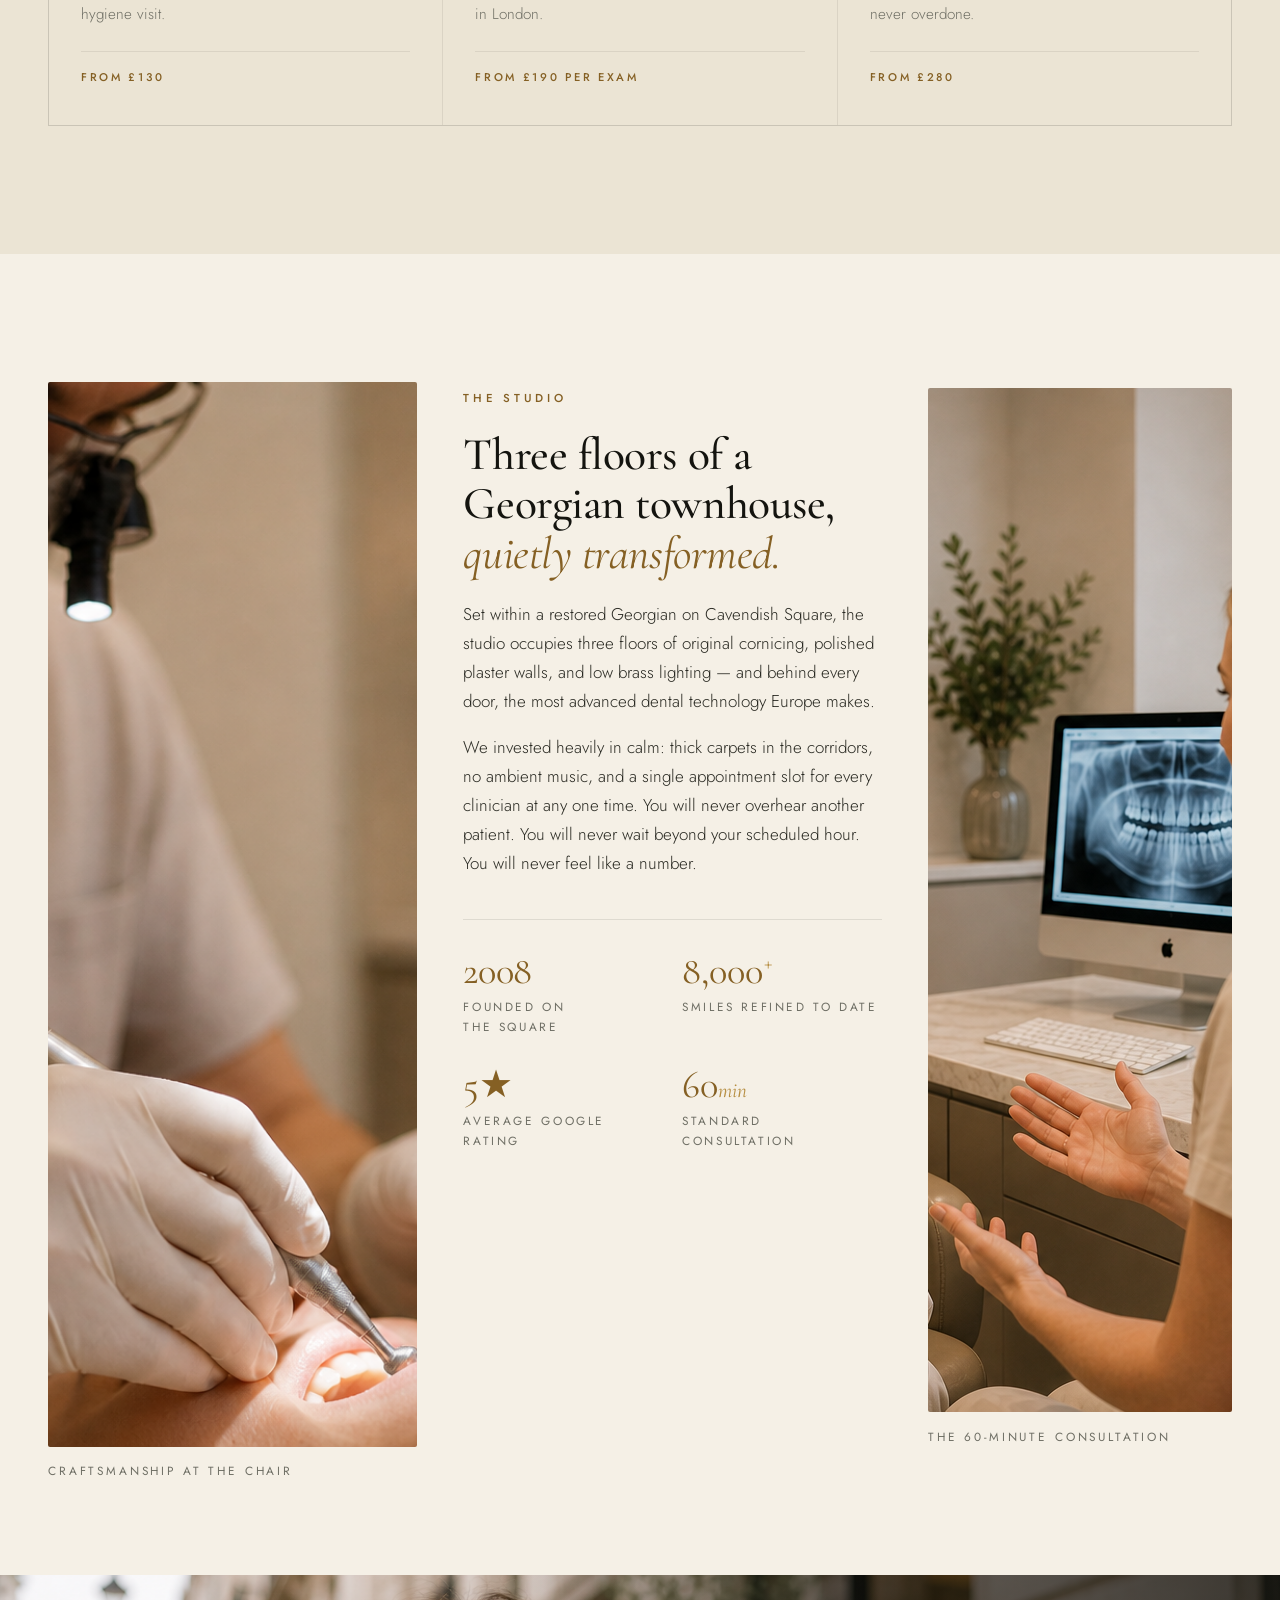
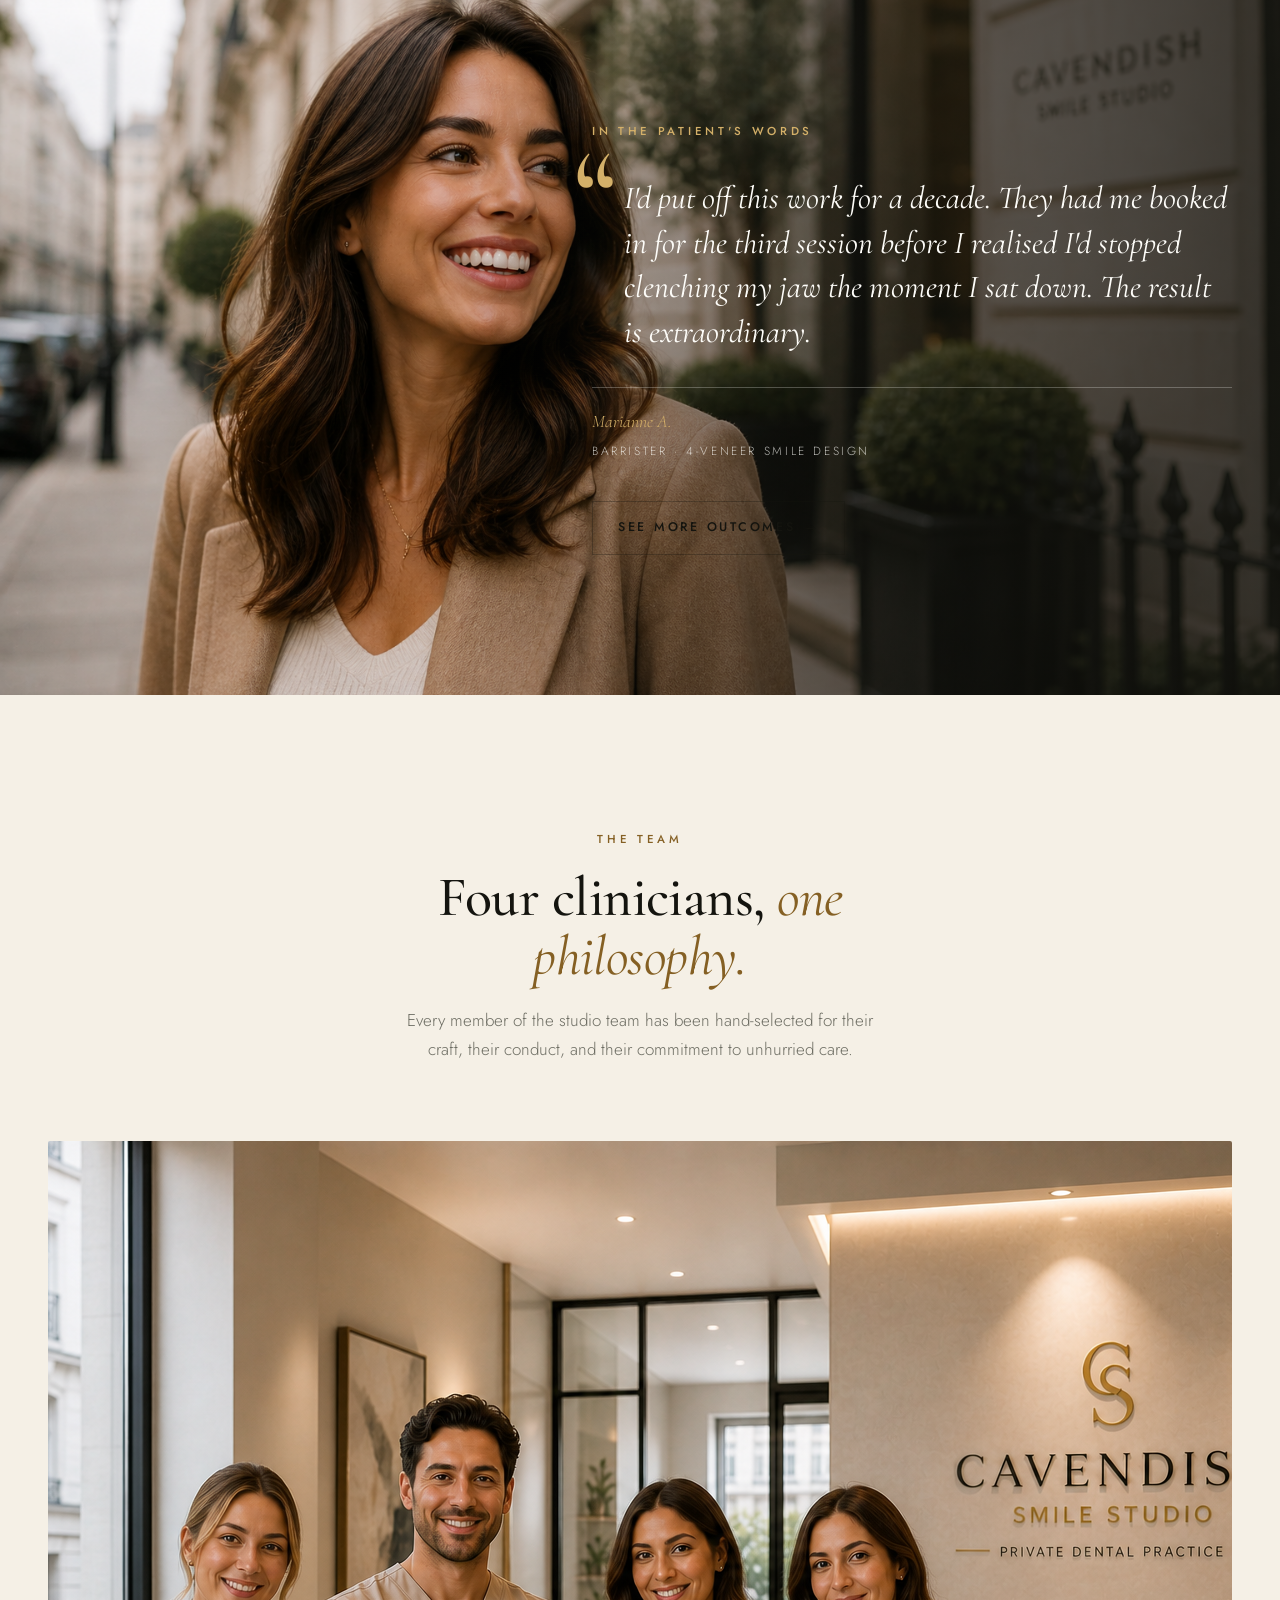
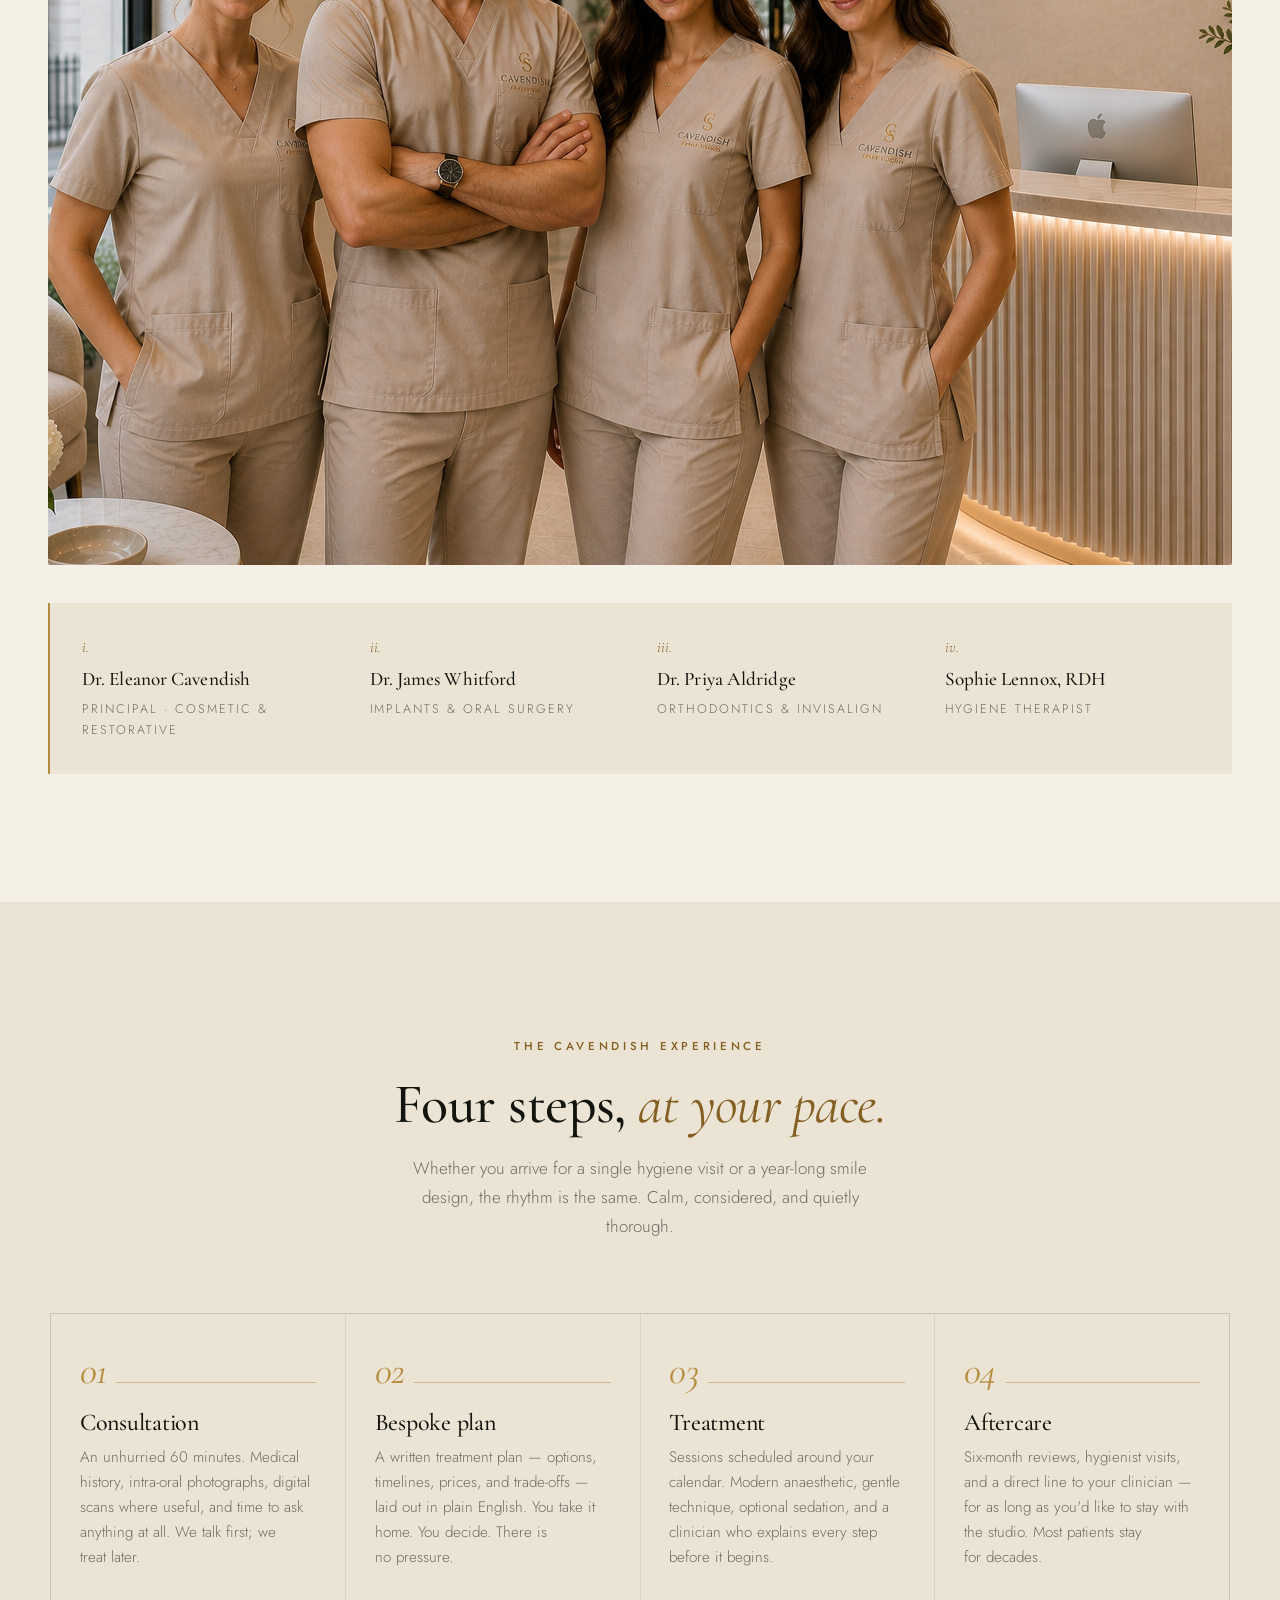
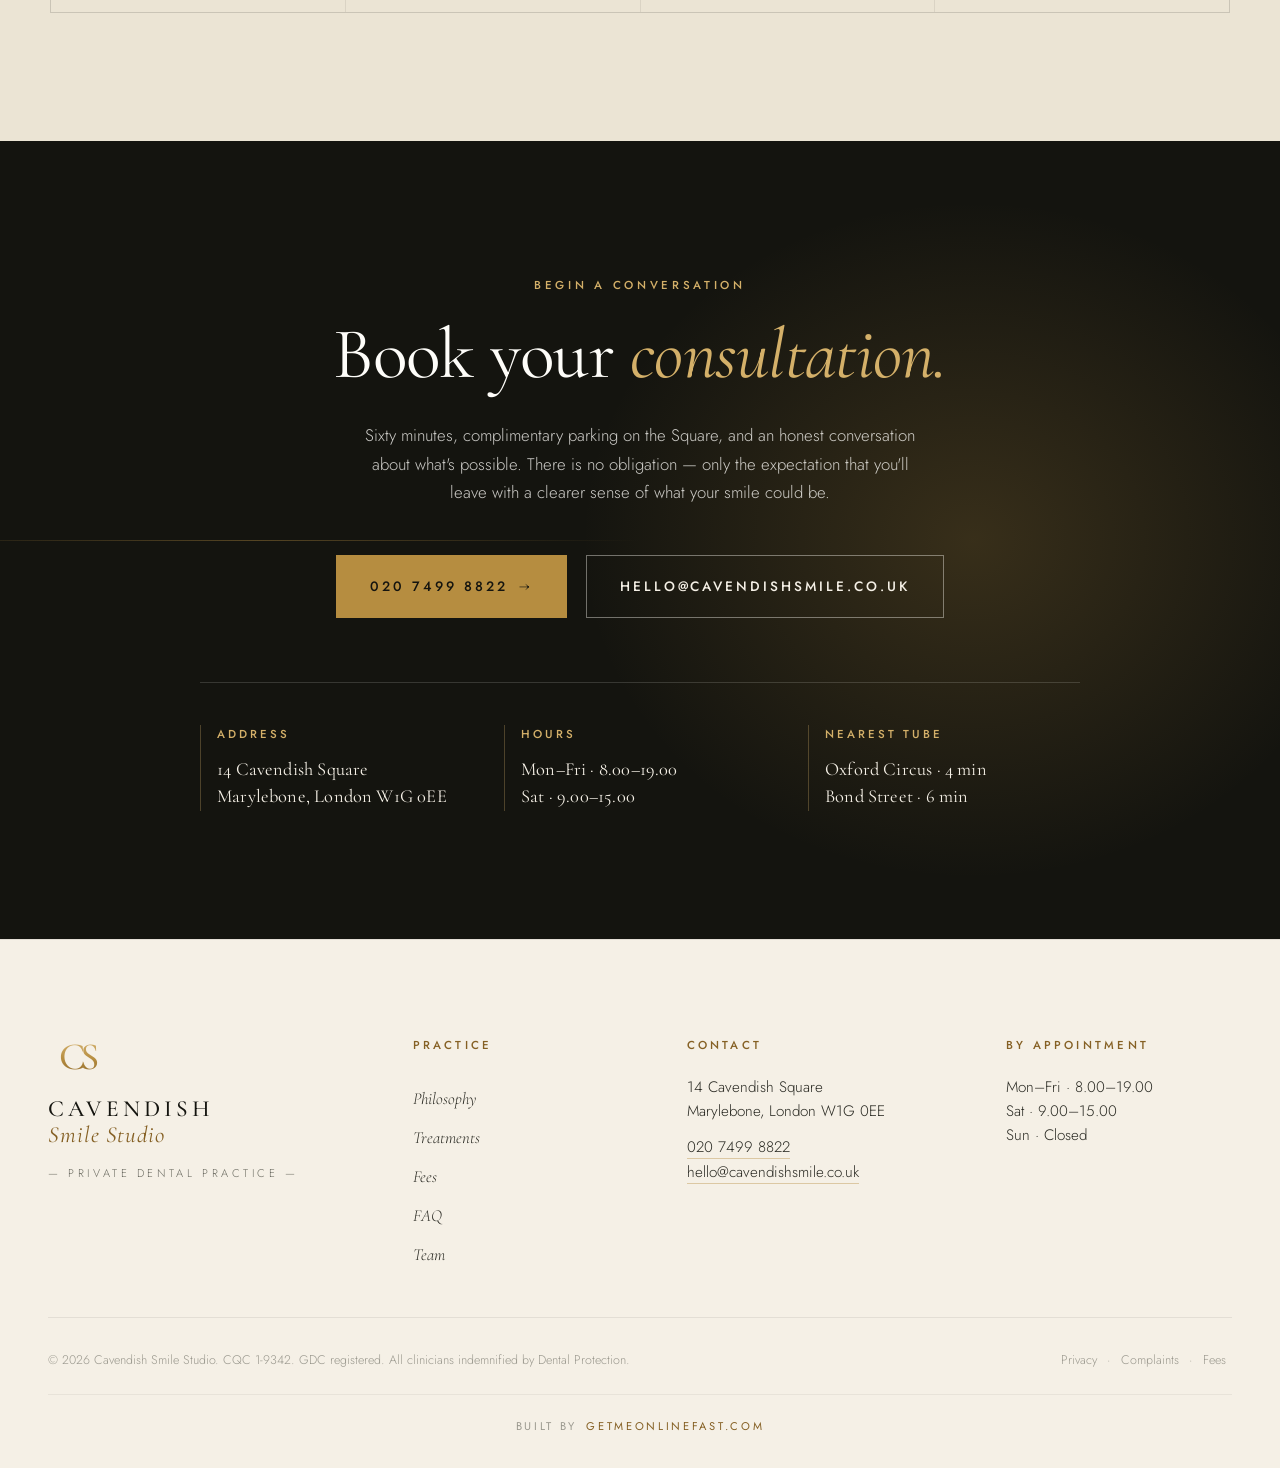
==== commit 9856d51e: "SEO pass: meta, JSON-LD, sitemap, robots, 404, image perf - Extended meta descriptions to 150-160 ch" ====
--- a/index.html
+++ b/index.html
@@ -4,11 +4,97 @@
 <meta charset="UTF-8" />
 <meta name="viewport" content="width=device-width, initial-scale=1.0" />
 <title>Cavendish Smile Studio — Private Dentistry, Marylebone</title>
-<meta name="description" content="A quiet private dental practice on Cavendish Square. Considered cosmetic, restorative and general dentistry, delivered with unhurried care." />
+<meta name="description" content="A quiet private dental practice on Cavendish Square, Marylebone. Considered cosmetic, restorative and general dentistry, delivered with unhurried, expert care." />
+<link rel="canonical" href="https://cavendish-smile-studio.onrender.com/" />
+
+<!-- Open Graph -->
+<meta property="og:type" content="website" />
+<meta property="og:title" content="Cavendish Smile Studio — Private Dentistry, Marylebone" />
+<meta property="og:description" content="A quiet private dental practice on Cavendish Square, Marylebone. Considered cosmetic, restorative and general dentistry, delivered with unhurried, expert care." />
+<meta property="og:url" content="https://cavendish-smile-studio.onrender.com/" />
+<meta property="og:image" content="https://cavendish-smile-studio.onrender.com/images/hero2.png" />
+<meta property="og:site_name" content="Cavendish Smile Studio" />
+<meta property="og:locale" content="en_GB" />
+
+<!-- Twitter Card -->
+<meta name="twitter:card" content="summary_large_image" />
+<meta name="twitter:title" content="Cavendish Smile Studio — Private Dentistry, Marylebone" />
+<meta name="twitter:description" content="A quiet private dental practice on Cavendish Square, Marylebone. Considered cosmetic, restorative and general dentistry, delivered with unhurried, expert care." />
+<meta name="twitter:image" content="https://cavendish-smile-studio.onrender.com/images/hero2.png" />
+
 <link rel="preconnect" href="https://fonts.googleapis.com">
 <link rel="preconnect" href="https://fonts.gstatic.com" crossorigin>
 <link href="https://fonts.googleapis.com/css2?family=Cormorant+Garamond:ital,wght@0,300;0,400;0,500;0,600;0,700;1,400;1,500;1,600&family=Jost:wght@300;400;500;600&display=swap" rel="stylesheet">
 <link rel="stylesheet" href="styles.css">
+
+<!-- JSON-LD: Dentist / LocalBusiness -->
+<script type="application/ld+json">
+{
+  "@context": "https://schema.org",
+  "@type": "Dentist",
+  "@id": "https://cavendish-smile-studio.onrender.com/#practice",
+  "name": "Cavendish Smile Studio",
+  "alternateName": "Cavendish Smile Studio Private Dental Practice",
+  "description": "A quiet private dental practice on Cavendish Square, Marylebone, offering cosmetic, restorative, implant, orthodontic and general dentistry to adult and family patients.",
+  "url": "https://cavendish-smile-studio.onrender.com/",
+  "logo": "https://cavendish-smile-studio.onrender.com/images/team.png",
+  "image": [
+    "https://cavendish-smile-studio.onrender.com/images/hero2.png",
+    "https://cavendish-smile-studio.onrender.com/images/Treatment-Room.png",
+    "https://cavendish-smile-studio.onrender.com/images/team.png"
+  ],
+  "telephone": "+44-20-7499-8822",
+  "email": "hello@cavendishsmile.co.uk",
+  "priceRange": "£££",
+  "address": {
+    "@type": "PostalAddress",
+    "streetAddress": "14 Cavendish Square",
+    "addressLocality": "Marylebone",
+    "addressRegion": "London",
+    "postalCode": "W1G 0EE",
+    "addressCountry": "GB"
+  },
+  "geo": {
+    "@type": "GeoCoordinates",
+    "latitude": 51.5160,
+    "longitude": -0.1454
+  },
+  "areaServed": {
+    "@type": "City",
+    "name": "London"
+  },
+  "openingHoursSpecification": [
+    {
+      "@type": "OpeningHoursSpecification",
+      "dayOfWeek": ["Monday", "Tuesday", "Wednesday", "Thursday", "Friday"],
+      "opens": "08:00",
+      "closes": "19:00"
+    },
+    {
+      "@type": "OpeningHoursSpecification",
+      "dayOfWeek": "Saturday",
+      "opens": "09:00",
+      "closes": "15:00"
+    }
+  ],
+  "medicalSpecialty": ["CosmeticDentistry", "Orthodontic", "Pediatric"],
+  "availableService": [
+    {"@type": "MedicalProcedure", "name": "Smile Design", "description": "Bespoke porcelain veneers, professional whitening, and full smile transformations."},
+    {"@type": "MedicalProcedure", "name": "Dental Implants", "description": "Single-tooth replacement to full-arch reconstruction."},
+    {"@type": "MedicalProcedure", "name": "Invisalign Orthodontics", "description": "Discreet clear-aligner therapy for adult patients."},
+    {"@type": "MedicalProcedure", "name": "Hygiene Therapy", "description": "Air-flow cleans, GBT protocols, and tailored prevention plans."},
+    {"@type": "MedicalProcedure", "name": "General Dentistry", "description": "Examinations, fillings, and gentle family dentistry."},
+    {"@type": "MedicalProcedure", "name": "Facial Aesthetics", "description": "Subtle anti-wrinkle and dermal-filler treatments performed by clinicians."}
+  ],
+  "aggregateRating": {
+    "@type": "AggregateRating",
+    "ratingValue": "5.0",
+    "reviewCount": "8000",
+    "bestRating": "5",
+    "worstRating": "1"
+  }
+}
+</script>
 </head>
 <body>
 
@@ -52,7 +138,7 @@
 <!-- ─────────── HERO ─────────── -->
 <section class="hero" id="top">
   <div class="hero-frame">
-    <img src="images/hero2.png" alt="The Cavendish Smile Studio reception, Marylebone" class="hero-image" />
+    <img src="images/hero2.png" alt="The Cavendish Smile Studio reception, Marylebone" class="hero-image" width="1536" height="1024" />
     <div class="hero-vignette" aria-hidden="true"></div>
   </div>
 
@@ -152,7 +238,7 @@
     </div>
 
     <figure class="philosophy-figure">
-      <img src="images/Treatment-Room.png" alt="A treatment room at Cavendish Smile Studio with natural light overlooking Marylebone." />
+      <img src="images/Treatment-Room.png" alt="A treatment room at Cavendish Smile Studio with natural light overlooking Marylebone." width="1536" height="1024" loading="lazy" />
       <figcaption>
         <span>The South Suite</span>
         <em>overlooking Cavendish Square</em>
@@ -253,7 +339,7 @@
 <section class="studio" id="studio">
   <div class="studio-grid">
     <figure class="studio-figure studio-figure--craft">
-      <img src="images/Craftsmanship.png" alt="A clinician working with surgical loupes — close attention, fine detail." />
+      <img src="images/Craftsmanship.png" alt="A clinician working with surgical loupes — close attention, fine detail." width="1536" height="1024" loading="lazy" />
       <figcaption>Craftsmanship at the chair</figcaption>
     </figure>
 
@@ -291,7 +377,7 @@
     </div>
 
     <figure class="studio-figure studio-figure--talk">
-      <img src="images/Consultation.png" alt="A patient and clinician in conversation, reviewing a digital scan." />
+      <img src="images/Consultation.png" alt="A patient and clinician in conversation, reviewing a digital scan." width="1536" height="1024" loading="lazy" />
       <figcaption>The 60-minute consultation</figcaption>
     </figure>
   </div>
@@ -300,7 +386,7 @@
 <!-- ─────────── OUTCOMES ─────────── -->
 <section class="outcomes">
   <div class="outcomes-frame">
-    <img src="images/Smile-Lifestyle-Outcome.png" alt="A patient on Cavendish Square, after treatment with the studio." />
+    <img src="images/Smile-Lifestyle-Outcome.png" alt="A patient on Cavendish Square, after treatment with the studio." width="1536" height="1024" loading="lazy" />
     <div class="outcomes-veil" aria-hidden="true"></div>
   </div>
 
@@ -334,7 +420,7 @@
   </header>
 
   <figure class="team-figure">
-    <img src="images/team.png" alt="The Cavendish Smile Studio clinical team, on the practice floor." />
+    <img src="images/team.png" alt="The Cavendish Smile Studio clinical team, on the practice floor." width="1536" height="1024" loading="lazy" />
     <figcaption class="team-caption">
       <ol class="team-roster">
         <li>
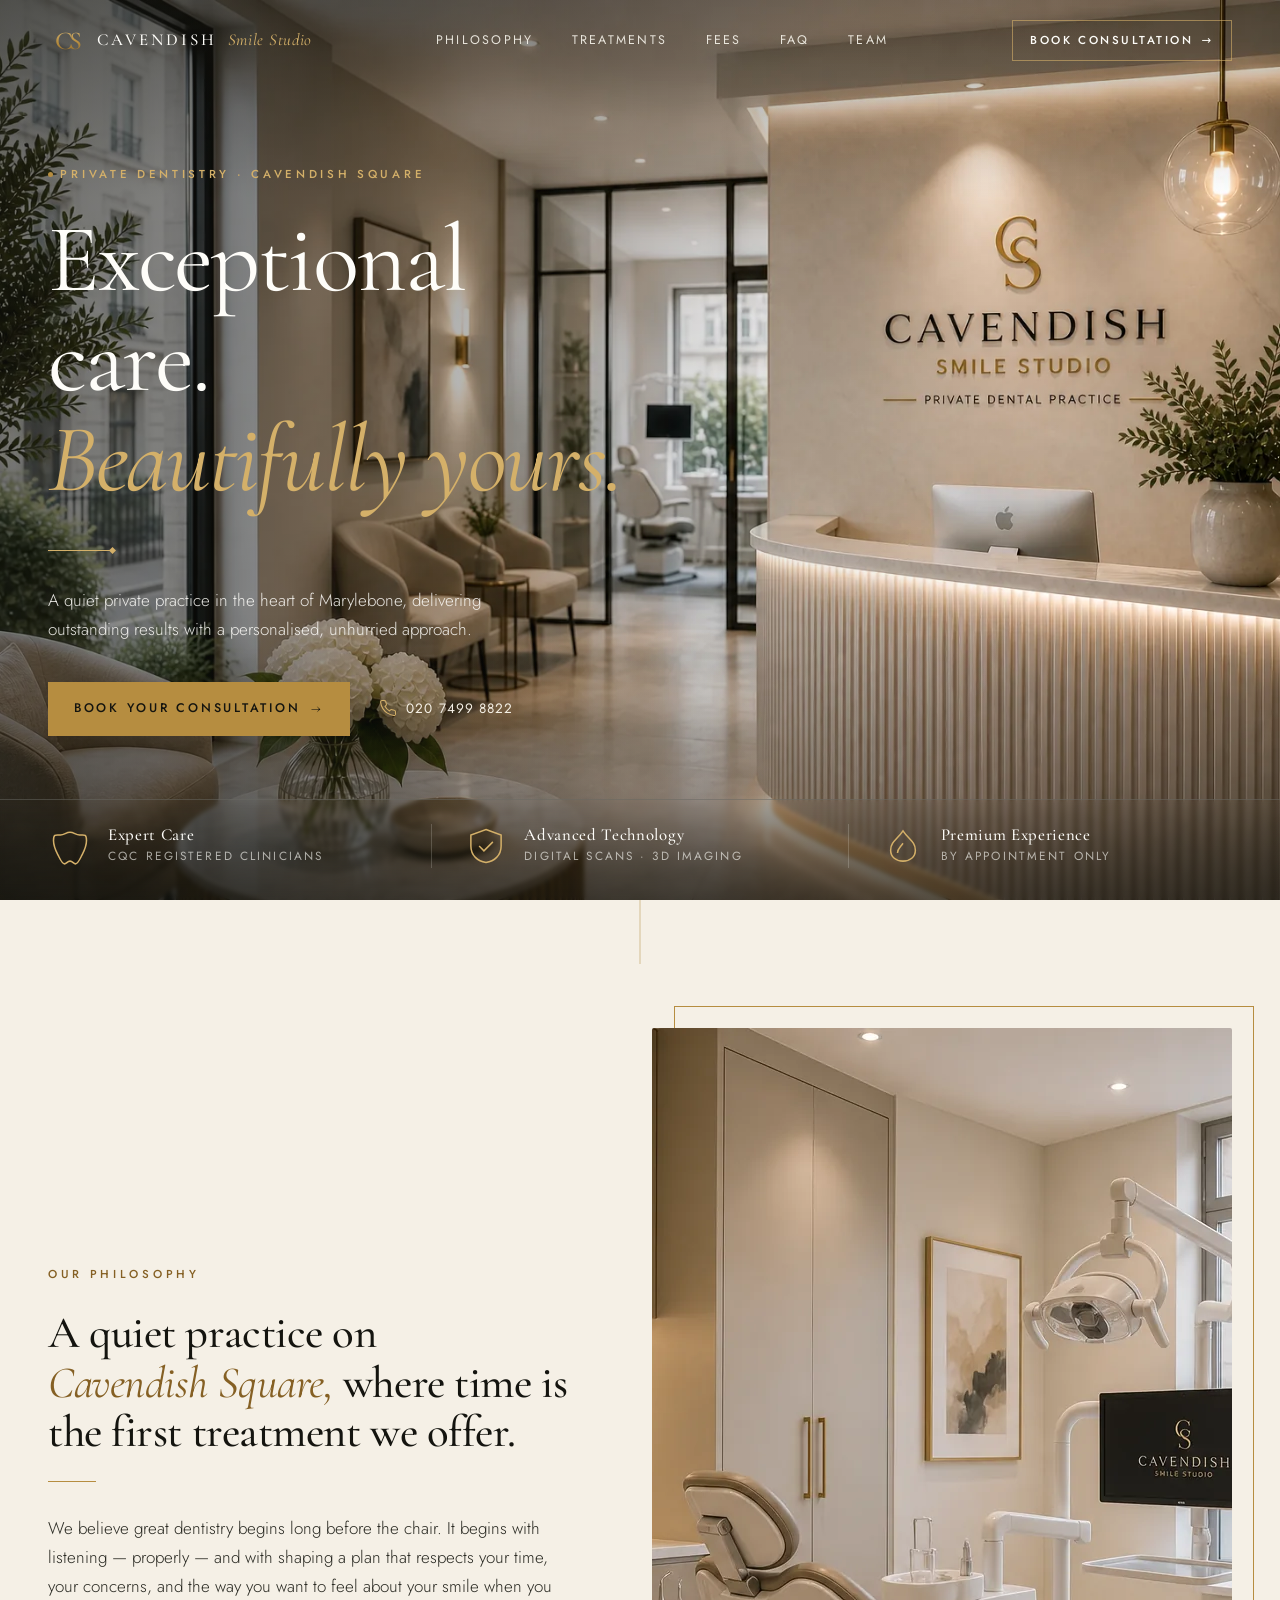
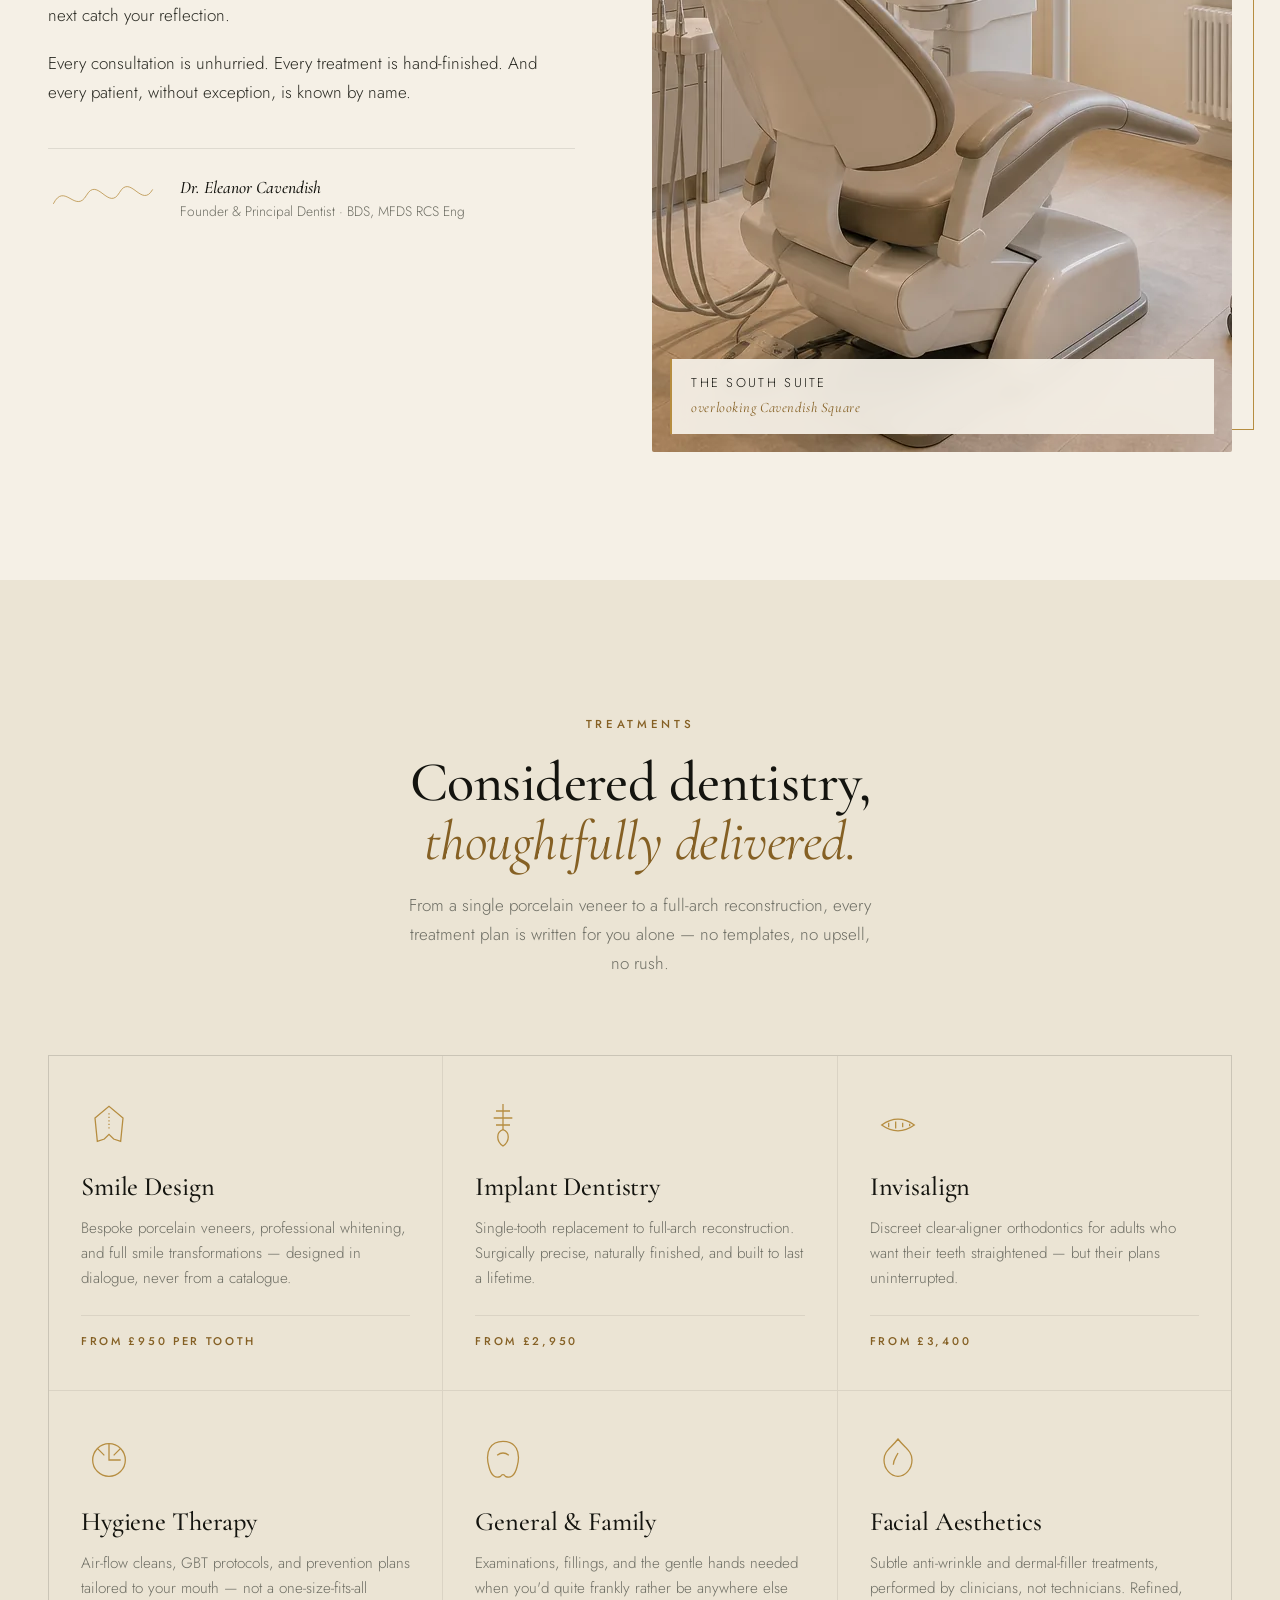
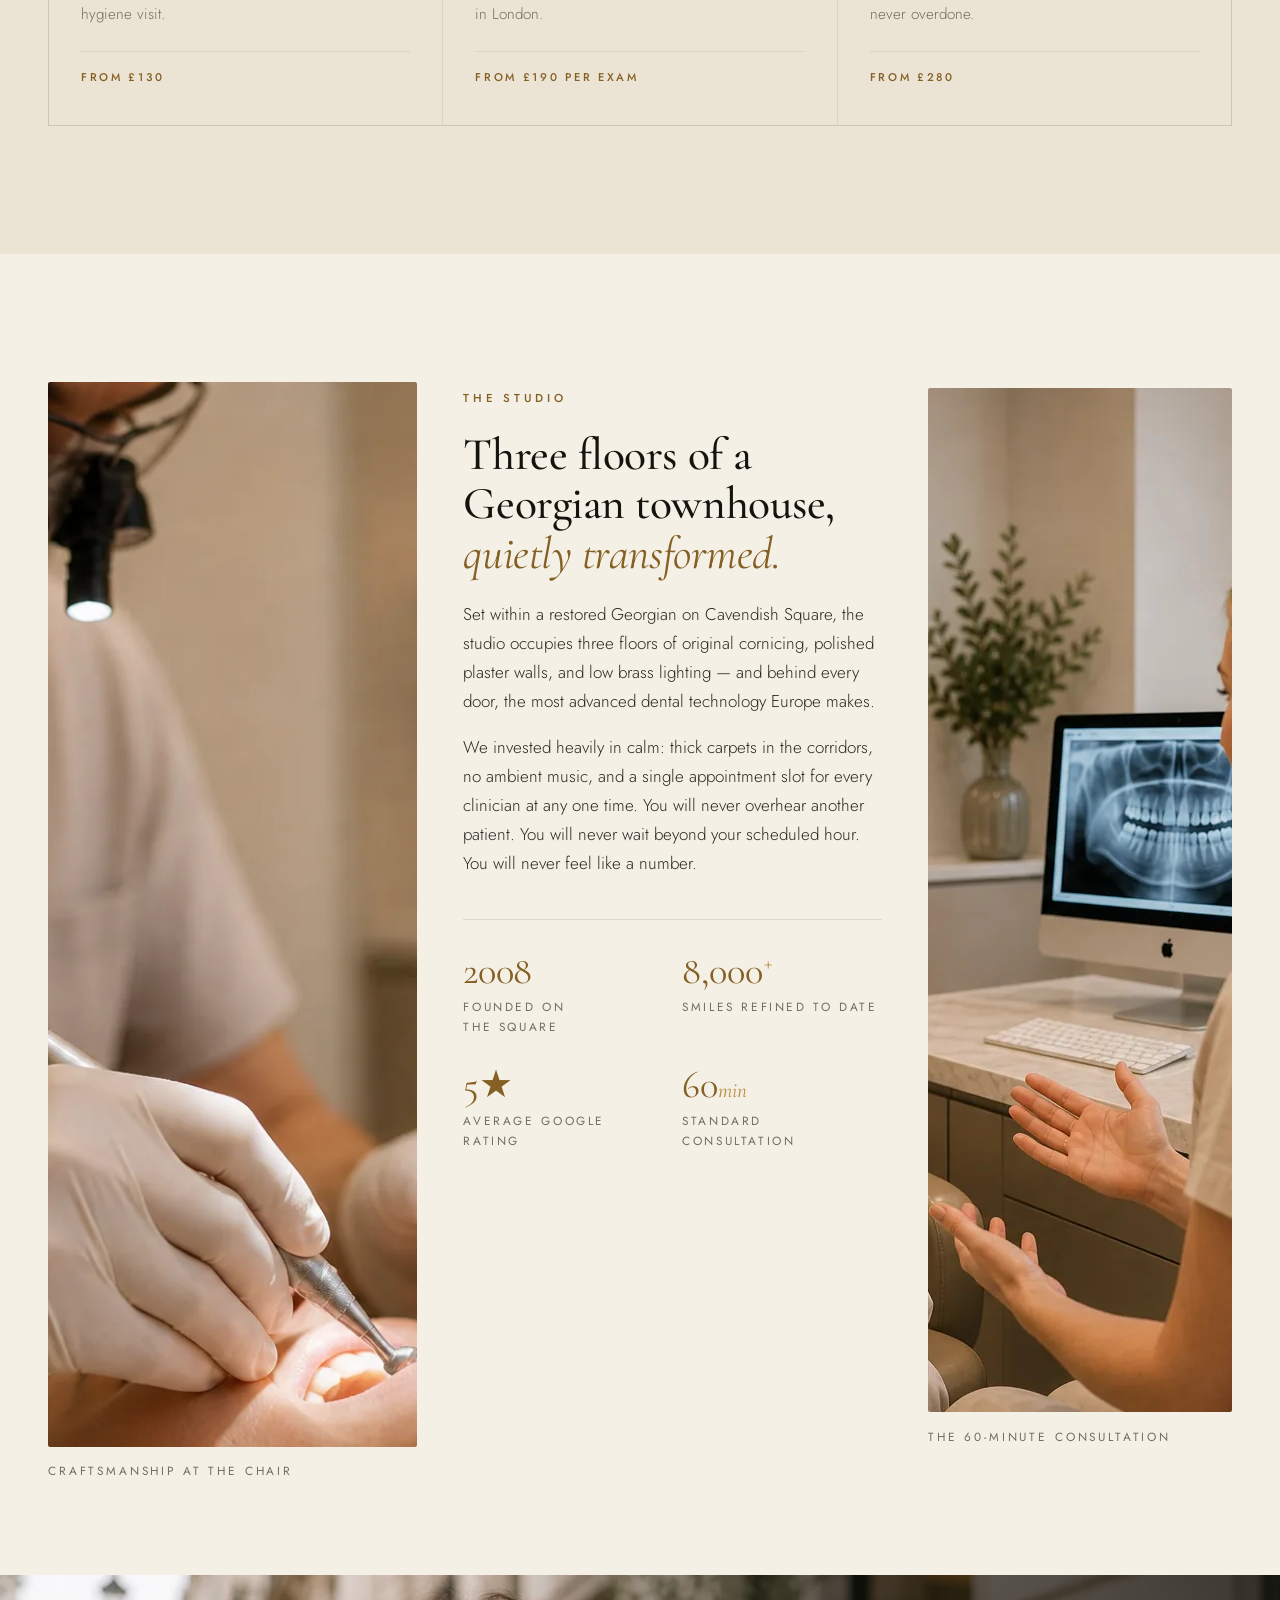
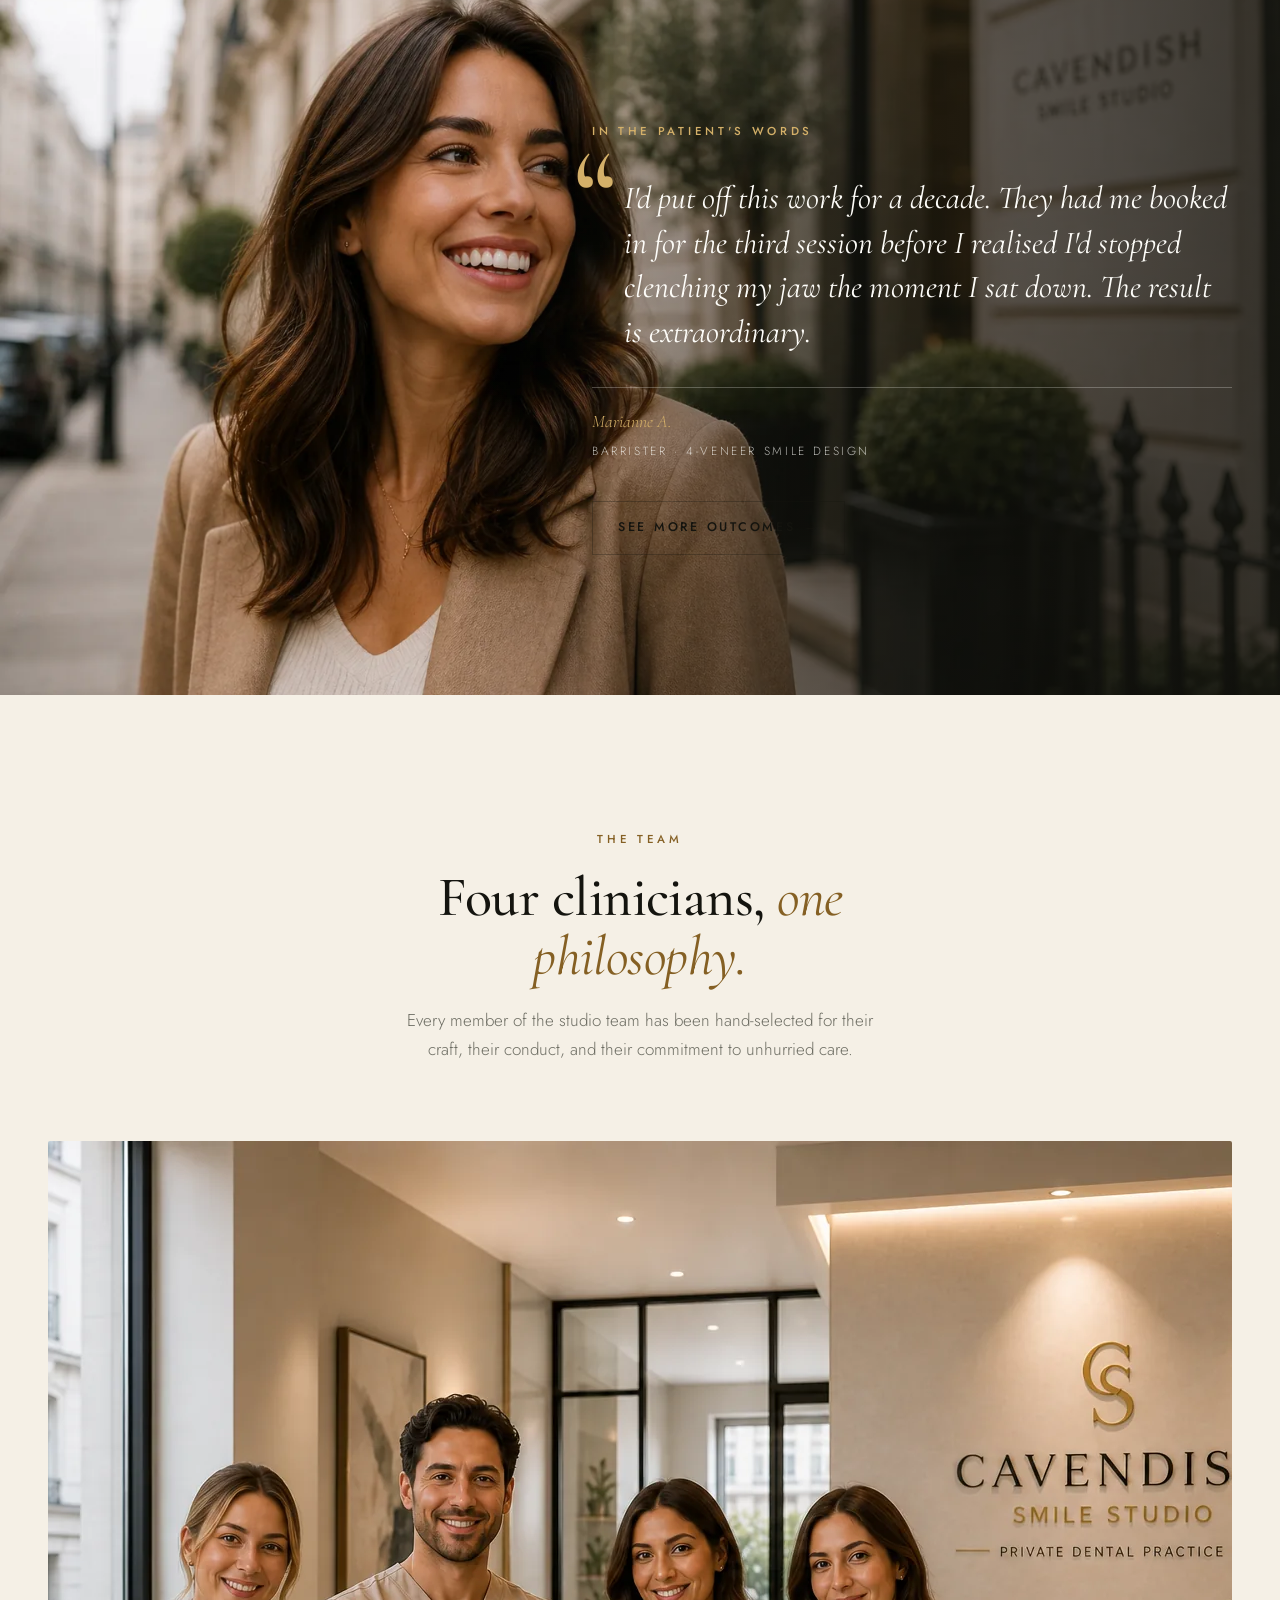
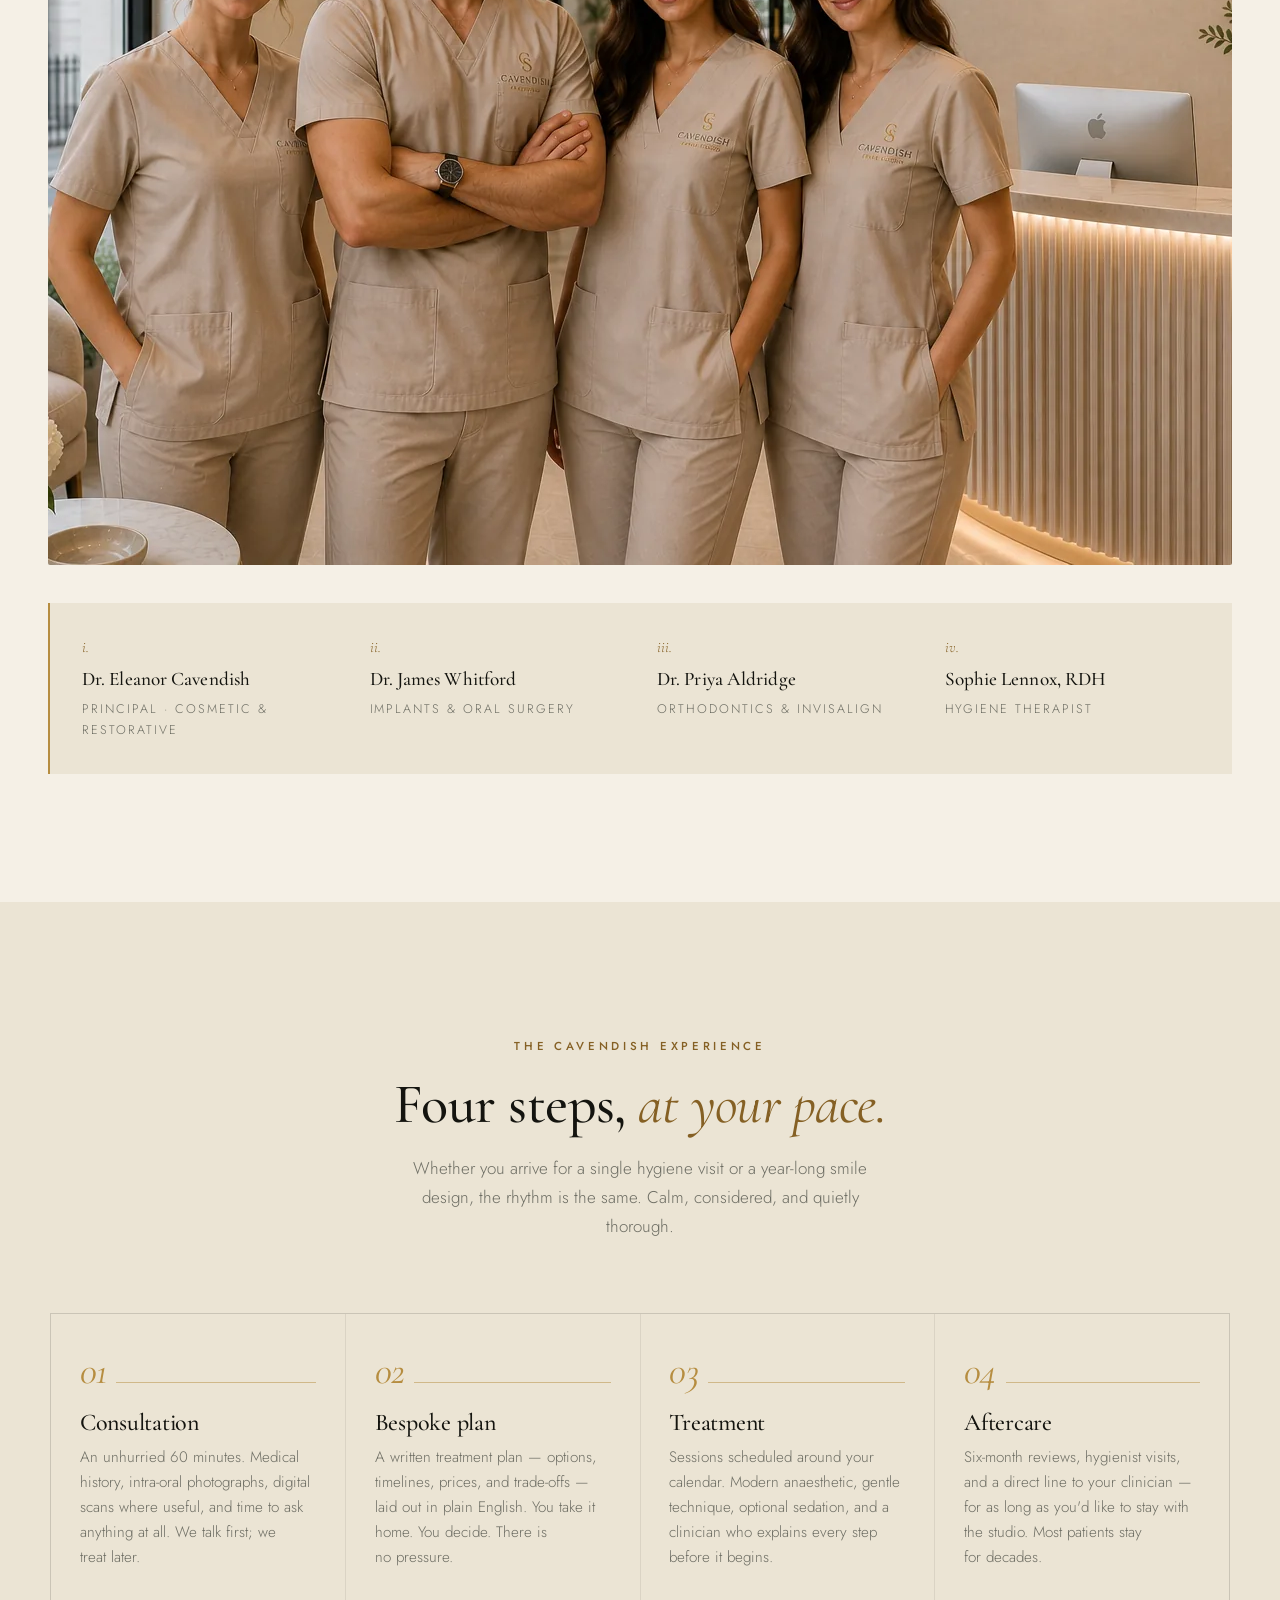
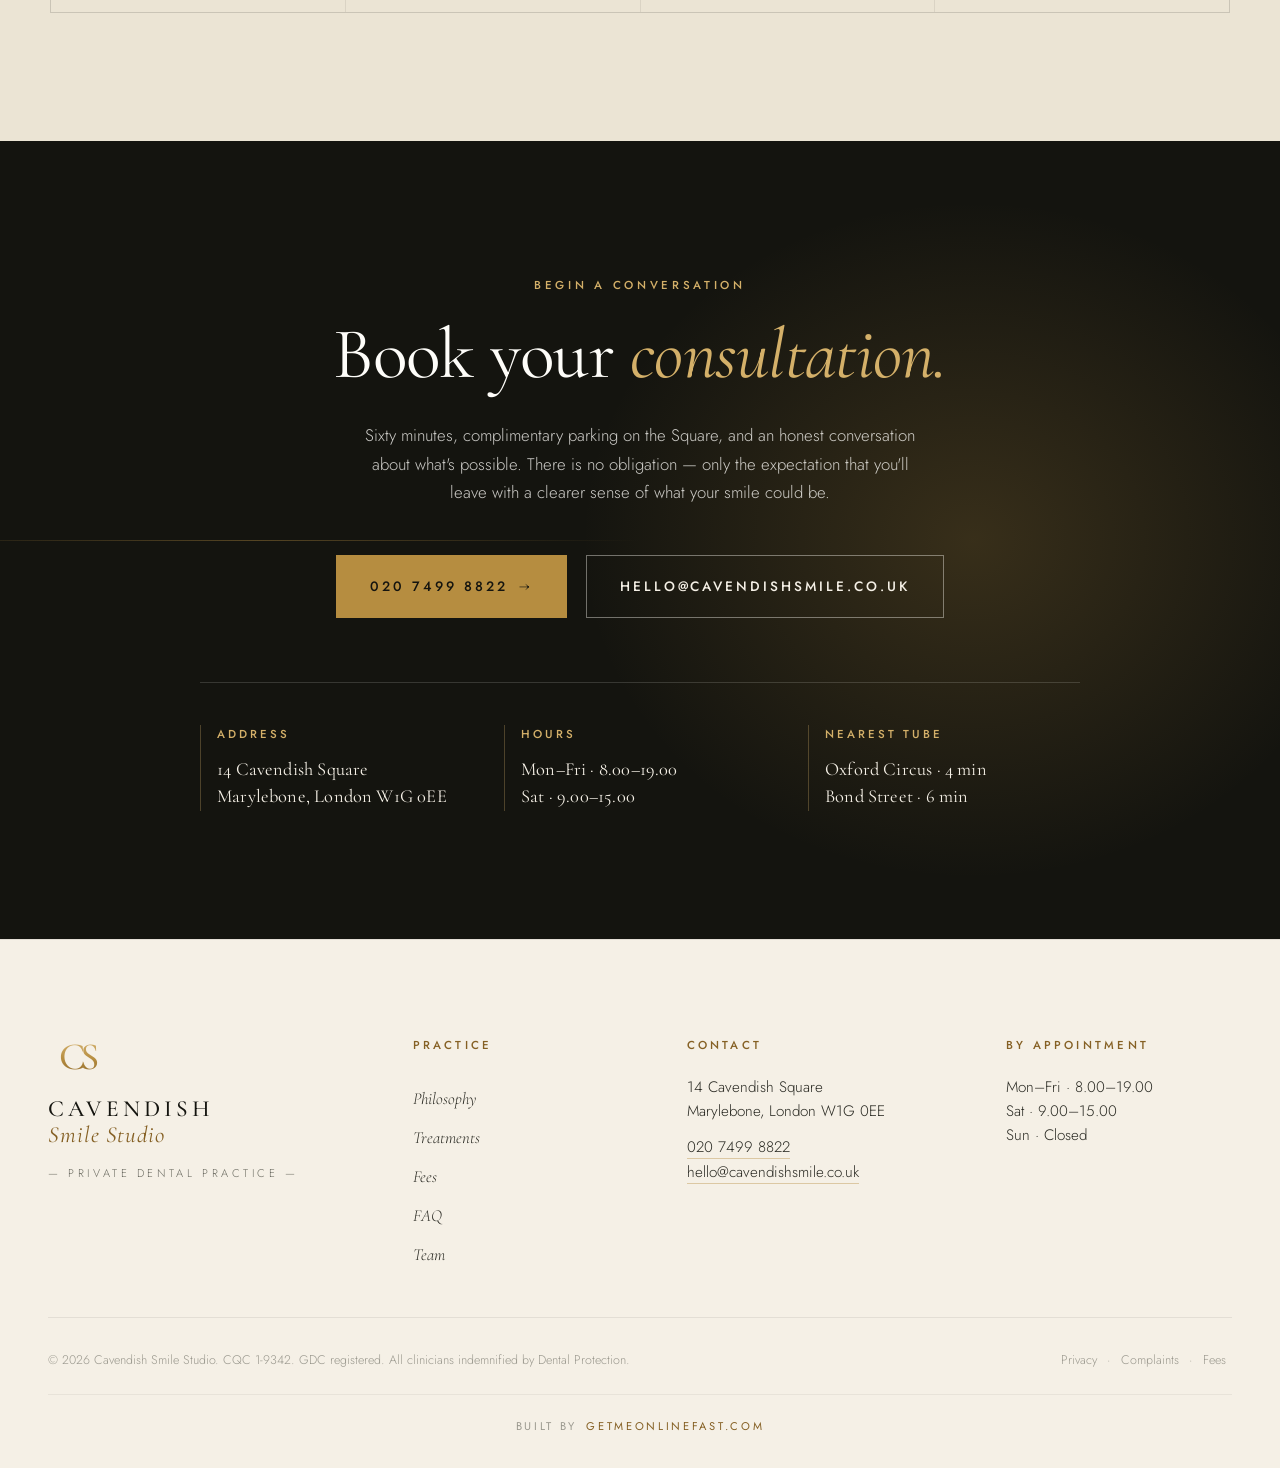
==== commit 21d172bb: "perf: convert hero/section PNGs to WebP (12.19MB -> 0.59MB, 95% smaller) Replaced 6 PNG images with " ====
--- a/index.html
+++ b/index.html
@@ -12,7 +12,7 @@
 <meta property="og:title" content="Cavendish Smile Studio — Private Dentistry, Marylebone" />
 <meta property="og:description" content="A quiet private dental practice on Cavendish Square, Marylebone. Considered cosmetic, restorative and general dentistry, delivered with unhurried, expert care." />
 <meta property="og:url" content="https://cavendish-smile-studio.onrender.com/" />
-<meta property="og:image" content="https://cavendish-smile-studio.onrender.com/images/hero2.png" />
+<meta property="og:image" content="https://cavendish-smile-studio.onrender.com/images/hero2.webp" />
 <meta property="og:site_name" content="Cavendish Smile Studio" />
 <meta property="og:locale" content="en_GB" />
 
@@ -20,7 +20,7 @@
 <meta name="twitter:card" content="summary_large_image" />
 <meta name="twitter:title" content="Cavendish Smile Studio — Private Dentistry, Marylebone" />
 <meta name="twitter:description" content="A quiet private dental practice on Cavendish Square, Marylebone. Considered cosmetic, restorative and general dentistry, delivered with unhurried, expert care." />
-<meta name="twitter:image" content="https://cavendish-smile-studio.onrender.com/images/hero2.png" />
+<meta name="twitter:image" content="https://cavendish-smile-studio.onrender.com/images/hero2.webp" />
 
 <link rel="preconnect" href="https://fonts.googleapis.com">
 <link rel="preconnect" href="https://fonts.gstatic.com" crossorigin>
@@ -37,11 +37,11 @@
   "alternateName": "Cavendish Smile Studio Private Dental Practice",
   "description": "A quiet private dental practice on Cavendish Square, Marylebone, offering cosmetic, restorative, implant, orthodontic and general dentistry to adult and family patients.",
   "url": "https://cavendish-smile-studio.onrender.com/",
-  "logo": "https://cavendish-smile-studio.onrender.com/images/team.png",
+  "logo": "https://cavendish-smile-studio.onrender.com/images/team.webp",
   "image": [
-    "https://cavendish-smile-studio.onrender.com/images/hero2.png",
-    "https://cavendish-smile-studio.onrender.com/images/Treatment-Room.png",
-    "https://cavendish-smile-studio.onrender.com/images/team.png"
+    "https://cavendish-smile-studio.onrender.com/images/hero2.webp",
+    "https://cavendish-smile-studio.onrender.com/images/Treatment-Room.webp",
+    "https://cavendish-smile-studio.onrender.com/images/team.webp"
   ],
   "telephone": "+44-20-7499-8822",
   "email": "hello@cavendishsmile.co.uk",
@@ -138,7 +138,7 @@
 <!-- ─────────── HERO ─────────── -->
 <section class="hero" id="top">
   <div class="hero-frame">
-    <img src="images/hero2.png" alt="The Cavendish Smile Studio reception, Marylebone" class="hero-image" width="1536" height="1024" />
+    <img src="images/hero2.webp" alt="The Cavendish Smile Studio reception, Marylebone" class="hero-image" width="1536" height="1024" />
     <div class="hero-vignette" aria-hidden="true"></div>
   </div>
 
@@ -238,7 +238,7 @@
     </div>
 
     <figure class="philosophy-figure">
-      <img src="images/Treatment-Room.png" alt="A treatment room at Cavendish Smile Studio with natural light overlooking Marylebone." width="1536" height="1024" loading="lazy" />
+      <img src="images/Treatment-Room.webp" alt="A treatment room at Cavendish Smile Studio with natural light overlooking Marylebone." width="1536" height="1024" loading="lazy" />
       <figcaption>
         <span>The South Suite</span>
         <em>overlooking Cavendish Square</em>
@@ -339,7 +339,7 @@
 <section class="studio" id="studio">
   <div class="studio-grid">
     <figure class="studio-figure studio-figure--craft">
-      <img src="images/Craftsmanship.png" alt="A clinician working with surgical loupes — close attention, fine detail." width="1536" height="1024" loading="lazy" />
+      <img src="images/Craftsmanship.webp" alt="A clinician working with surgical loupes — close attention, fine detail." width="1536" height="1024" loading="lazy" />
       <figcaption>Craftsmanship at the chair</figcaption>
     </figure>
 
@@ -377,7 +377,7 @@
     </div>
 
     <figure class="studio-figure studio-figure--talk">
-      <img src="images/Consultation.png" alt="A patient and clinician in conversation, reviewing a digital scan." width="1536" height="1024" loading="lazy" />
+      <img src="images/Consultation.webp" alt="A patient and clinician in conversation, reviewing a digital scan." width="1536" height="1024" loading="lazy" />
       <figcaption>The 60-minute consultation</figcaption>
     </figure>
   </div>
@@ -386,7 +386,7 @@
 <!-- ─────────── OUTCOMES ─────────── -->
 <section class="outcomes">
   <div class="outcomes-frame">
-    <img src="images/Smile-Lifestyle-Outcome.png" alt="A patient on Cavendish Square, after treatment with the studio." width="1536" height="1024" loading="lazy" />
+    <img src="images/Smile-Lifestyle-Outcome.webp" alt="A patient on Cavendish Square, after treatment with the studio." width="1536" height="1024" loading="lazy" />
     <div class="outcomes-veil" aria-hidden="true"></div>
   </div>
 
@@ -420,7 +420,7 @@
   </header>
 
   <figure class="team-figure">
-    <img src="images/team.png" alt="The Cavendish Smile Studio clinical team, on the practice floor." width="1536" height="1024" loading="lazy" />
+    <img src="images/team.webp" alt="The Cavendish Smile Studio clinical team, on the practice floor." width="1536" height="1024" loading="lazy" />
     <figcaption class="team-caption">
       <ol class="team-roster">
         <li>
